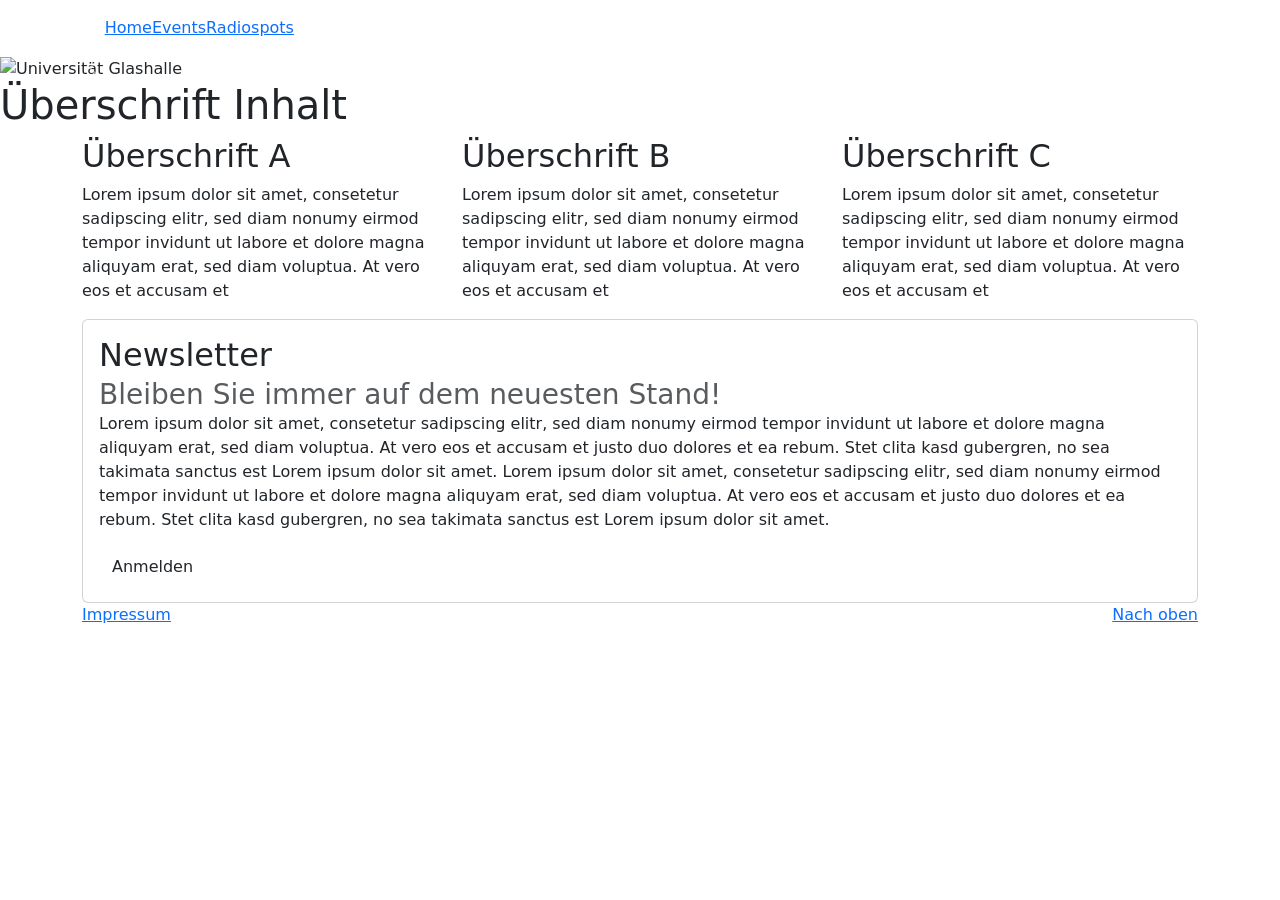
==== index.html @ f7e5d847 "Upload New File" ====
<!DOCTYPE html>
<!-- Alle Elemente können (und sollen) verändert werden. Dieses Template dient als Orientierung, wie Bootstrap in Internetseiten eingebaut werden kann. -->
<html lang="de">
    <head>
        <meta charset="UTF-8">
        <meta name="viewport" content="width=device-width, initial-scale=1.0">

        <!-- Bootstrap CSS -->
        <link href="https://cdn.jsdelivr.net/npm/bootstrap@5.3.3/dist/css/bootstrap.min.css" rel="stylesheet">
        <!-- Bootstrap Javascript Dateien -->
        <script src="https://cdn.jsdelivr.net/npm/bootstrap@5.3.3/dist/js/bootstrap.bundle.min.js"></script>

        <!-- Eigene Styles/CSS Dateien -->
        <link rel="stylesheet" href="styles.css">

        <!-- Website Titel -->
        <title>MI1 Website 25/26</title>
    </head>
    <body>
        <p class="visually-hidden"><a href="#myMain">Zum Hauptinhalt</a></p>
        <!-- Header mit Navigation Bar -->
        <header>
            <nav class="navbar navbar-expand-lg navbar-dark">
                <a class="navbar-brand" href="#">MyBrand</a>
                <!-- Hamburger Menu (für mobile Endgeräte bzw. kleinere Bildschirme) -->
                <button class="navbar-toggler" type="button" data-bs-toggle="collapse" data-bs-target="#navbarMenu" aria-controls="navbarMenu" aria-expanded="false" aria-label="Toggle navigation">
                  <span class="navbar-toggler-icon"></span>
                </button>
                <!-- Navigation -->
                <div class="navbar-collapse collapse" id="navbarMenu">
                  <ul class="navbar-nav">
                    <li class="nav-item active"> 
                        <a class="navbar-link" href="index.html">Home <span class="visually-hidden">(aktiv)</span></a> 
                    </li>
                    <li class="nav-item"> 
                        <a class="navbar-link" href="#">Events</a> 
                    </li>
                    <li class="nav-item"> 
                        <a class="navbar-link" href="#">Radiospots</a> 
                    </li>
                  </ul>
                </div>
            </nav>
        </header>

        <!-- Main Content/Inhalt -->
        <main id="myMain">
            <!-- Bilder Karussell -->
            <span class="visually-hidden"> Fotostrecke vom Uni-Campus" </span>
            <div id="myCarousel" class="carousel slide" data-bs-ride="carousel">
                <div class="carousel-inner">
                    <!-- Bild 1 -->
                    <div class="carousel-item active">
                        <img src="images/uni.jpg" alt="Universität Glashalle">
                    </div>
                    <!-- Bild 2 -->
                    <div class="carousel-item">
                        <img src="images/uni2.jpeg" alt="Universität MZH">
                    </div>
                    <!-- Bild 3 -->
                    <div class="carousel-item">
                        <img src="images/uni3.jpg" alt="Universität Boulevard">
                    </div>
                </div>
                <!-- Karussell Steuerung -->
                <button class="carousel-control-prev" data-bs-slide="prev" data-bs-target="#myCarousel">
                    <span class="carousel-control-prev-icon" aria-hidden="true"></span>
                    <span class="visually-hidden">vorheriges</span>
                </button>
                <button class="carousel-control-next" data-bs-slide="next" data-bs-target="#myCarousel">
                    <span class="carousel-control-next-icon" aria-hidden="true"></span>
                    <span class="visually-hidden">nächstes</span>
                </button>
            </div>

            <!-- Inhalt -->
            <h1> Überschrift Inhalt </h1>
            <div class="container">
                <div class="row">
                    <div class="col">
                        <h2>Überschrift A</h2>
                        <p>Lorem ipsum dolor sit amet, consetetur sadipscing elitr, sed diam nonumy eirmod tempor invidunt ut labore et dolore magna aliquyam erat, sed diam voluptua. At vero eos et accusam et</p>
                    </div>
                    <div class="col">
                        <h2>Überschrift B</h2>
                        <p>Lorem ipsum dolor sit amet, consetetur sadipscing elitr, sed diam nonumy eirmod tempor invidunt ut labore et dolore magna aliquyam erat, sed diam voluptua. At vero eos et accusam et</p>
                    </div>
                    <div class="col">
                        <h2>Überschrift C</h2>
                        <p>Lorem ipsum dolor sit amet, consetetur sadipscing elitr, sed diam nonumy eirmod tempor invidunt ut labore et dolore magna aliquyam erat, sed diam voluptua. At vero eos et accusam et</p>
                    </div>
                </div>

                <!-- Newsletter Card -->
                <div class="card">
                    <div class="card-body">
                        <h2 class="card-title">Newsletter</h2>
                        <h3 class="card-subtitle text-muted">Bleiben Sie immer auf dem neuesten Stand!</h3>
                        <p class="card-text">Lorem ipsum dolor sit amet, consetetur sadipscing elitr, sed diam nonumy eirmod tempor invidunt ut labore et dolore magna aliquyam erat, sed diam voluptua. At vero eos et accusam et justo duo dolores et ea rebum. Stet clita kasd gubergren, no sea takimata sanctus est Lorem ipsum dolor sit amet. Lorem ipsum dolor sit amet, consetetur sadipscing elitr, sed diam nonumy eirmod tempor invidunt ut labore et dolore magna aliquyam erat, sed diam voluptua. At vero eos et accusam et justo duo dolores et ea rebum. Stet clita kasd gubergren, no sea takimata sanctus est Lorem ipsum dolor sit amet.</p>
                        <a href="https://www.uni-bremen.de" target="_blank" class="btn">Anmelden</a>
                    </div>
                </div>
            </div>
        </main>

        <!-- Footer Abschnitt -->
        <footer class="container">
            <p class="float-end"><a href="#">Nach oben</a></p>
            <p> <a href="impressum.html"> Impressum </a> </p>
        </footer>
    </body>
</html>
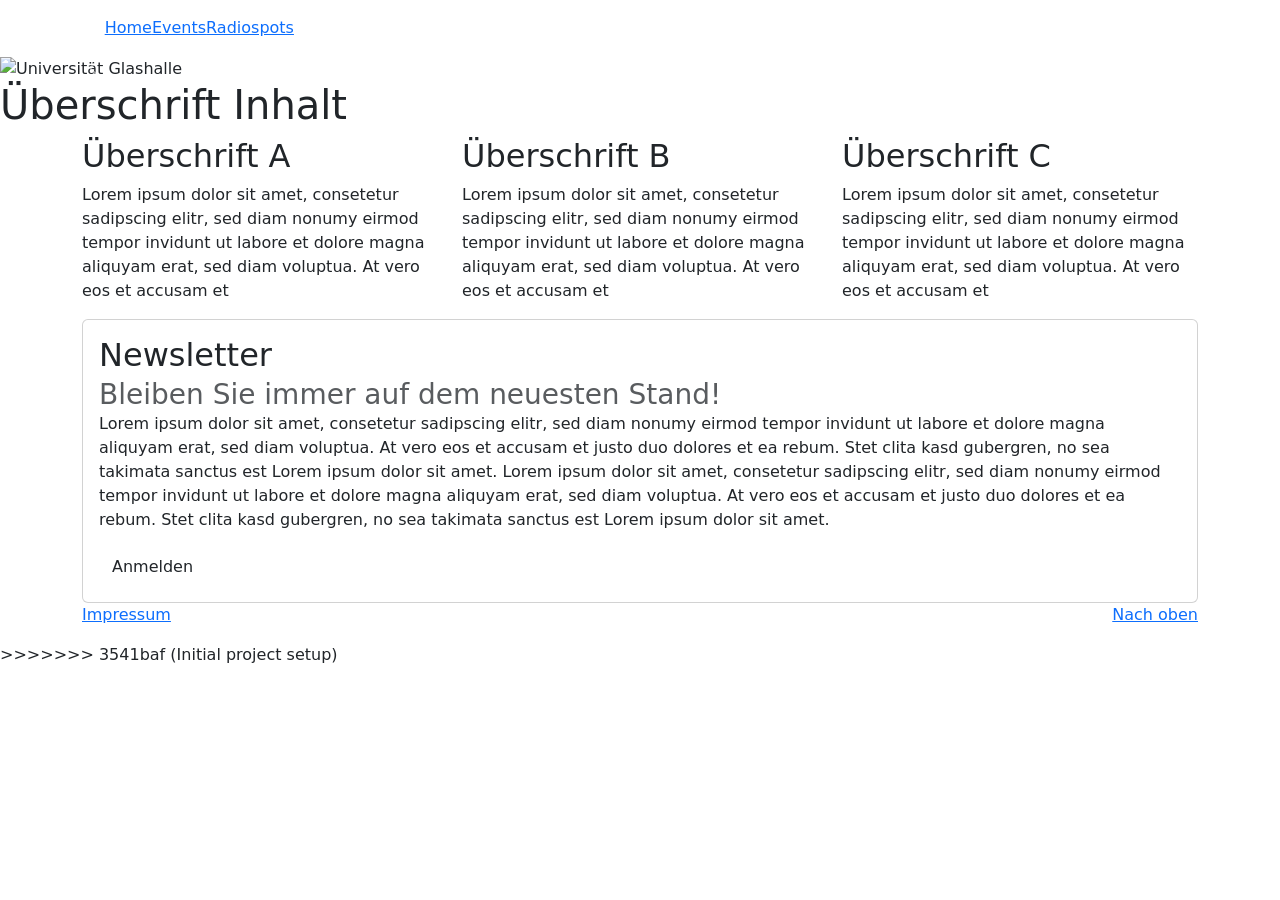
==== commit d00ece74: "Initial project setup" ====
--- a/index.html
+++ b/index.html
@@ -1,112 +1,113 @@
-<!DOCTYPE html>
-<!-- Alle Elemente können (und sollen) verändert werden. Dieses Template dient als Orientierung, wie Bootstrap in Internetseiten eingebaut werden kann. -->
-<html lang="de">
-    <head>
-        <meta charset="UTF-8">
-        <meta name="viewport" content="width=device-width, initial-scale=1.0">
-
-        <!-- Bootstrap CSS -->
-        <link href="https://cdn.jsdelivr.net/npm/bootstrap@5.3.3/dist/css/bootstrap.min.css" rel="stylesheet">
-        <!-- Bootstrap Javascript Dateien -->
-        <script src="https://cdn.jsdelivr.net/npm/bootstrap@5.3.3/dist/js/bootstrap.bundle.min.js"></script>
-
-        <!-- Eigene Styles/CSS Dateien -->
-        <link rel="stylesheet" href="styles.css">
-
-        <!-- Website Titel -->
-        <title>MI1 Website 25/26</title>
-    </head>
-    <body>
-        <p class="visually-hidden"><a href="#myMain">Zum Hauptinhalt</a></p>
-        <!-- Header mit Navigation Bar -->
-        <header>
-            <nav class="navbar navbar-expand-lg navbar-dark">
-                <a class="navbar-brand" href="#">MyBrand</a>
-                <!-- Hamburger Menu (für mobile Endgeräte bzw. kleinere Bildschirme) -->
-                <button class="navbar-toggler" type="button" data-bs-toggle="collapse" data-bs-target="#navbarMenu" aria-controls="navbarMenu" aria-expanded="false" aria-label="Toggle navigation">
-                  <span class="navbar-toggler-icon"></span>
-                </button>
-                <!-- Navigation -->
-                <div class="navbar-collapse collapse" id="navbarMenu">
-                  <ul class="navbar-nav">
-                    <li class="nav-item active"> 
-                        <a class="navbar-link" href="index.html">Home <span class="visually-hidden">(aktiv)</span></a> 
-                    </li>
-                    <li class="nav-item"> 
-                        <a class="navbar-link" href="#">Events</a> 
-                    </li>
-                    <li class="nav-item"> 
-                        <a class="navbar-link" href="#">Radiospots</a> 
-                    </li>
-                  </ul>
-                </div>
-            </nav>
-        </header>
-
-        <!-- Main Content/Inhalt -->
-        <main id="myMain">
-            <!-- Bilder Karussell -->
-            <span class="visually-hidden"> Fotostrecke vom Uni-Campus" </span>
-            <div id="myCarousel" class="carousel slide" data-bs-ride="carousel">
-                <div class="carousel-inner">
-                    <!-- Bild 1 -->
-                    <div class="carousel-item active">
-                        <img src="images/uni.jpg" alt="Universität Glashalle">
-                    </div>
-                    <!-- Bild 2 -->
-                    <div class="carousel-item">
-                        <img src="images/uni2.jpeg" alt="Universität MZH">
-                    </div>
-                    <!-- Bild 3 -->
-                    <div class="carousel-item">
-                        <img src="images/uni3.jpg" alt="Universität Boulevard">
-                    </div>
-                </div>
-                <!-- Karussell Steuerung -->
-                <button class="carousel-control-prev" data-bs-slide="prev" data-bs-target="#myCarousel">
-                    <span class="carousel-control-prev-icon" aria-hidden="true"></span>
-                    <span class="visually-hidden">vorheriges</span>
-                </button>
-                <button class="carousel-control-next" data-bs-slide="next" data-bs-target="#myCarousel">
-                    <span class="carousel-control-next-icon" aria-hidden="true"></span>
-                    <span class="visually-hidden">nächstes</span>
-                </button>
-            </div>
-
-            <!-- Inhalt -->
-            <h1> Überschrift Inhalt </h1>
-            <div class="container">
-                <div class="row">
-                    <div class="col">
-                        <h2>Überschrift A</h2>
-                        <p>Lorem ipsum dolor sit amet, consetetur sadipscing elitr, sed diam nonumy eirmod tempor invidunt ut labore et dolore magna aliquyam erat, sed diam voluptua. At vero eos et accusam et</p>
-                    </div>
-                    <div class="col">
-                        <h2>Überschrift B</h2>
-                        <p>Lorem ipsum dolor sit amet, consetetur sadipscing elitr, sed diam nonumy eirmod tempor invidunt ut labore et dolore magna aliquyam erat, sed diam voluptua. At vero eos et accusam et</p>
-                    </div>
-                    <div class="col">
-                        <h2>Überschrift C</h2>
-                        <p>Lorem ipsum dolor sit amet, consetetur sadipscing elitr, sed diam nonumy eirmod tempor invidunt ut labore et dolore magna aliquyam erat, sed diam voluptua. At vero eos et accusam et</p>
-                    </div>
-                </div>
-
-                <!-- Newsletter Card -->
-                <div class="card">
-                    <div class="card-body">
-                        <h2 class="card-title">Newsletter</h2>
-                        <h3 class="card-subtitle text-muted">Bleiben Sie immer auf dem neuesten Stand!</h3>
-                        <p class="card-text">Lorem ipsum dolor sit amet, consetetur sadipscing elitr, sed diam nonumy eirmod tempor invidunt ut labore et dolore magna aliquyam erat, sed diam voluptua. At vero eos et accusam et justo duo dolores et ea rebum. Stet clita kasd gubergren, no sea takimata sanctus est Lorem ipsum dolor sit amet. Lorem ipsum dolor sit amet, consetetur sadipscing elitr, sed diam nonumy eirmod tempor invidunt ut labore et dolore magna aliquyam erat, sed diam voluptua. At vero eos et accusam et justo duo dolores et ea rebum. Stet clita kasd gubergren, no sea takimata sanctus est Lorem ipsum dolor sit amet.</p>
-                        <a href="https://www.uni-bremen.de" target="_blank" class="btn">Anmelden</a>
-                    </div>
-                </div>
-            </div>
-        </main>
-
-        <!-- Footer Abschnitt -->
-        <footer class="container">
-            <p class="float-end"><a href="#">Nach oben</a></p>
-            <p> <a href="impressum.html"> Impressum </a> </p>
-        </footer>
-    </body>
-</html>
+<!DOCTYPE html>
+<!-- Alle Elemente können (und sollen) verändert werden. Dieses Template dient als Orientierung, wie Bootstrap in Internetseiten eingebaut werden kann. -->
+<html lang="de">
+    <head>
+        <meta charset="UTF-8">
+        <meta name="viewport" content="width=device-width, initial-scale=1.0">
+
+        <!-- Bootstrap CSS -->
+        <link href="https://cdn.jsdelivr.net/npm/bootstrap@5.3.3/dist/css/bootstrap.min.css" rel="stylesheet">
+        <!-- Bootstrap Javascript Dateien -->
+        <script src="https://cdn.jsdelivr.net/npm/bootstrap@5.3.3/dist/js/bootstrap.bundle.min.js"></script>
+
+        <!-- Eigene Styles/CSS Dateien -->
+        <link rel="stylesheet" href="styles.css">
+
+        <!-- Website Titel -->
+        <title>MI1 Website 25/26</title>
+    </head>
+    <body>
+        <p class="visually-hidden"><a href="#myMain">Zum Hauptinhalt</a></p>
+        <!-- Header mit Navigation Bar -->
+        <header>
+            <nav class="navbar navbar-expand-lg navbar-dark">
+                <a class="navbar-brand" href="#">MyBrand</a>
+                <!-- Hamburger Menu (für mobile Endgeräte bzw. kleinere Bildschirme) -->
+                <button class="navbar-toggler" type="button" data-bs-toggle="collapse" data-bs-target="#navbarMenu" aria-controls="navbarMenu" aria-expanded="false" aria-label="Toggle navigation">
+                  <span class="navbar-toggler-icon"></span>
+                </button>
+                <!-- Navigation -->
+                <div class="navbar-collapse collapse" id="navbarMenu">
+                  <ul class="navbar-nav">
+                    <li class="nav-item active"> 
+                        <a class="navbar-link" href="index.html">Home <span class="visually-hidden">(aktiv)</span></a> 
+                    </li>
+                    <li class="nav-item"> 
+                        <a class="navbar-link" href="#">Events</a> 
+                    </li>
+                    <li class="nav-item"> 
+                        <a class="navbar-link" href="#">Radiospots</a> 
+                    </li>
+                  </ul>
+                </div>
+            </nav>
+        </header>
+
+        <!-- Main Content/Inhalt -->
+        <main id="myMain">
+            <!-- Bilder Karussell -->
+            <span class="visually-hidden"> Fotostrecke vom Uni-Campus" </span>
+            <div id="myCarousel" class="carousel slide" data-bs-ride="carousel">
+                <div class="carousel-inner">
+                    <!-- Bild 1 -->
+                    <div class="carousel-item active">
+                        <img src="images/uni.jpg" alt="Universität Glashalle">
+                    </div>
+                    <!-- Bild 2 -->
+                    <div class="carousel-item">
+                        <img src="images/uni2.jpeg" alt="Universität MZH">
+                    </div>
+                    <!-- Bild 3 -->
+                    <div class="carousel-item">
+                        <img src="images/uni3.jpg" alt="Universität Boulevard">
+                    </div>
+                </div>
+                <!-- Karussell Steuerung -->
+                <button class="carousel-control-prev" data-bs-slide="prev" data-bs-target="#myCarousel">
+                    <span class="carousel-control-prev-icon" aria-hidden="true"></span>
+                    <span class="visually-hidden">vorheriges</span>
+                </button>
+                <button class="carousel-control-next" data-bs-slide="next" data-bs-target="#myCarousel">
+                    <span class="carousel-control-next-icon" aria-hidden="true"></span>
+                    <span class="visually-hidden">nächstes</span>
+                </button>
+            </div>
+
+            <!-- Inhalt -->
+            <h1> Überschrift Inhalt </h1>
+            <div class="container">
+                <div class="row">
+                    <div class="col">
+                        <h2>Überschrift A</h2>
+                        <p>Lorem ipsum dolor sit amet, consetetur sadipscing elitr, sed diam nonumy eirmod tempor invidunt ut labore et dolore magna aliquyam erat, sed diam voluptua. At vero eos et accusam et</p>
+                    </div>
+                    <div class="col">
+                        <h2>Überschrift B</h2>
+                        <p>Lorem ipsum dolor sit amet, consetetur sadipscing elitr, sed diam nonumy eirmod tempor invidunt ut labore et dolore magna aliquyam erat, sed diam voluptua. At vero eos et accusam et</p>
+                    </div>
+                    <div class="col">
+                        <h2>Überschrift C</h2>
+                        <p>Lorem ipsum dolor sit amet, consetetur sadipscing elitr, sed diam nonumy eirmod tempor invidunt ut labore et dolore magna aliquyam erat, sed diam voluptua. At vero eos et accusam et</p>
+                    </div>
+                </div>
+
+                <!-- Newsletter Card -->
+                <div class="card">
+                    <div class="card-body">
+                        <h2 class="card-title">Newsletter</h2>
+                        <h3 class="card-subtitle text-muted">Bleiben Sie immer auf dem neuesten Stand!</h3>
+                        <p class="card-text">Lorem ipsum dolor sit amet, consetetur sadipscing elitr, sed diam nonumy eirmod tempor invidunt ut labore et dolore magna aliquyam erat, sed diam voluptua. At vero eos et accusam et justo duo dolores et ea rebum. Stet clita kasd gubergren, no sea takimata sanctus est Lorem ipsum dolor sit amet. Lorem ipsum dolor sit amet, consetetur sadipscing elitr, sed diam nonumy eirmod tempor invidunt ut labore et dolore magna aliquyam erat, sed diam voluptua. At vero eos et accusam et justo duo dolores et ea rebum. Stet clita kasd gubergren, no sea takimata sanctus est Lorem ipsum dolor sit amet.</p>
+                        <a href="https://www.uni-bremen.de" target="_blank" class="btn">Anmelden</a>
+                    </div>
+                </div>
+            </div>
+        </main>
+
+        <!-- Footer Abschnitt -->
+        <footer class="container">
+            <p class="float-end"><a href="#">Nach oben</a></p>
+            <p> <a href="impressum.html"> Impressum </a> </p>
+        </footer>
+    </body>
+</html>
+>>>>>>> 3541baf (Initial project setup)
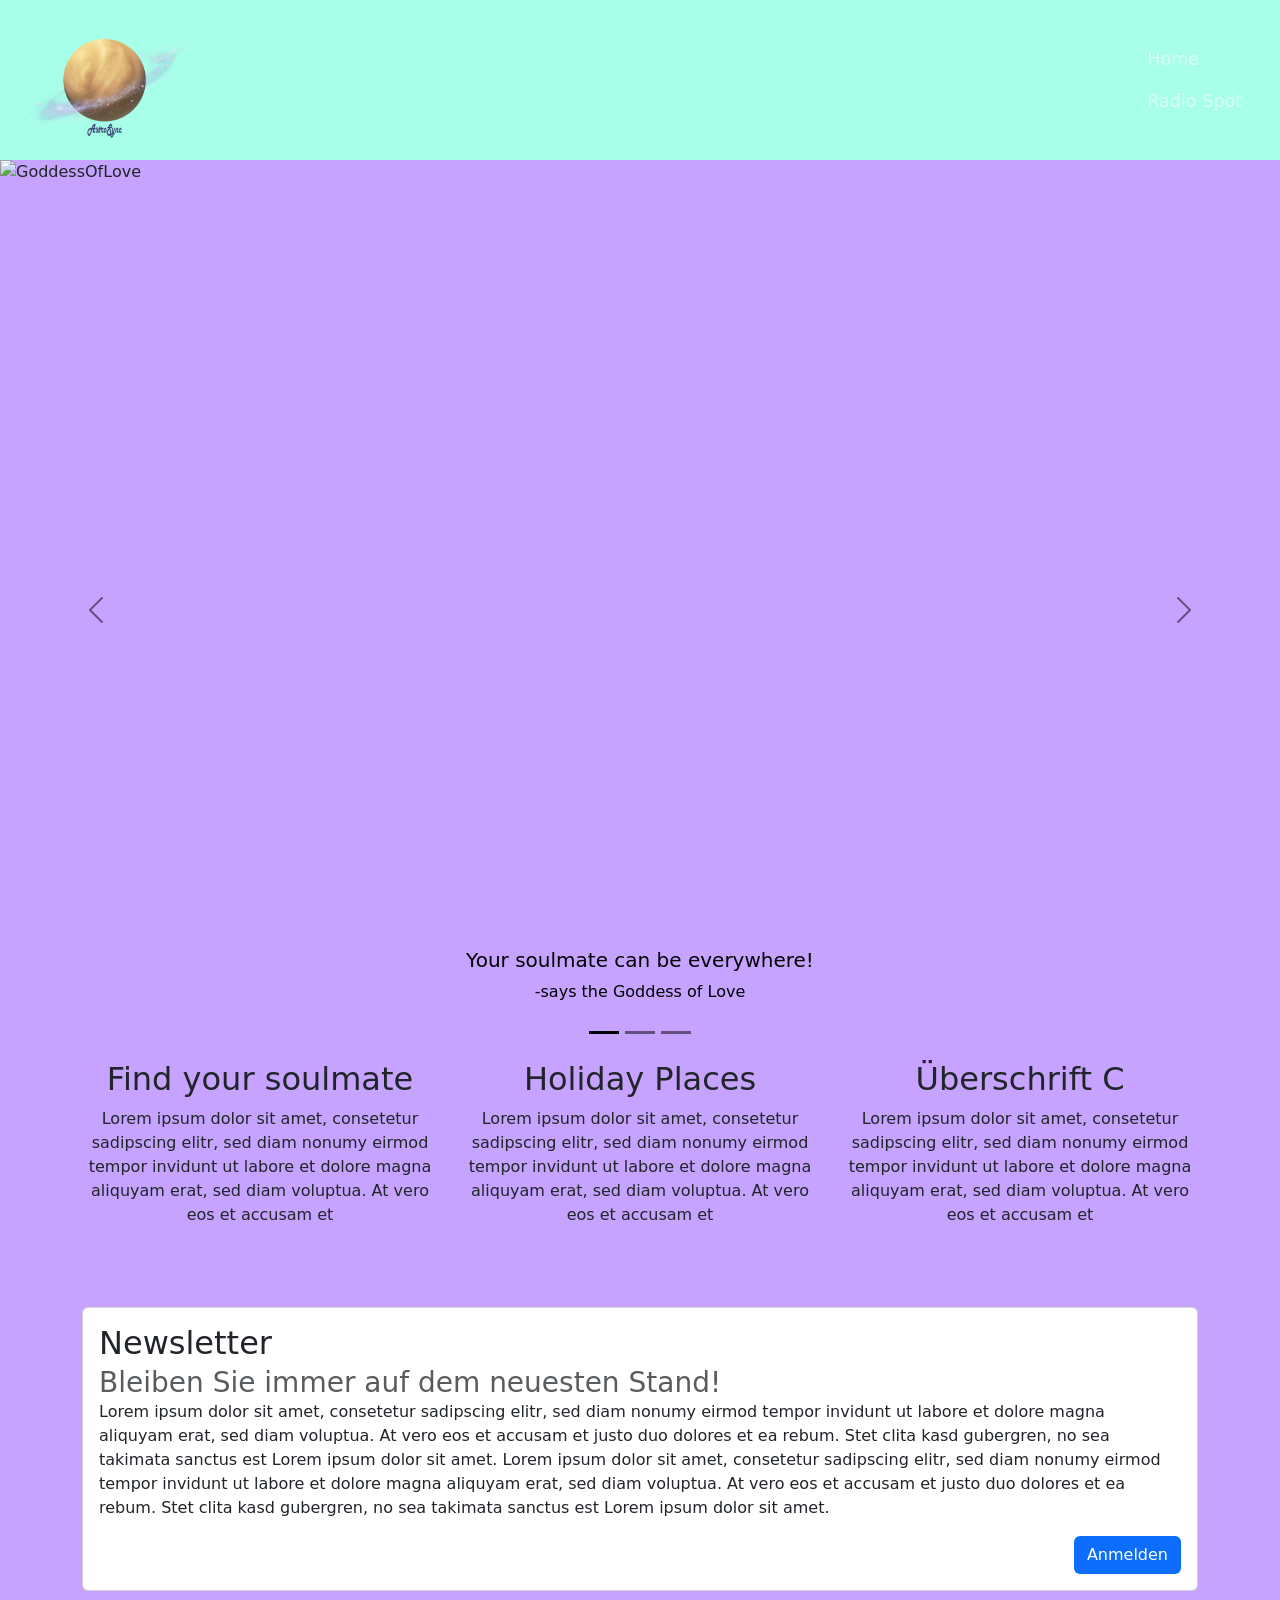
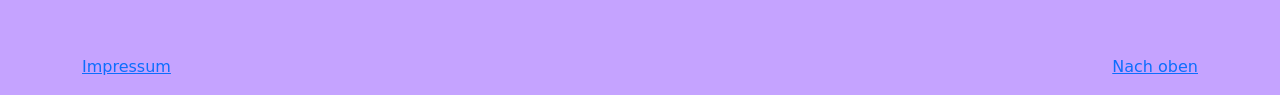
==== commit d3845ea4: "giris ekrani düzenlendi" ====
--- a/index.html
+++ b/index.html
@@ -11,78 +11,77 @@
         <script src="https://cdn.jsdelivr.net/npm/bootstrap@5.3.3/dist/js/bootstrap.bundle.min.js"></script>
 
         <!-- Eigene Styles/CSS Dateien -->
-        <link rel="stylesheet" href="styles.css">
+        <link rel="stylesheet" href="css/style.css">
 
         <!-- Website Titel -->
-        <title>MI1 Website 25/26</title>
+        <title>AstroSync</title>
     </head>
     <body>
-        <p class="visually-hidden"><a href="#myMain">Zum Hauptinhalt</a></p>
-        <!-- Header mit Navigation Bar -->
         <header>
-            <nav class="navbar navbar-expand-lg navbar-dark">
-                <a class="navbar-brand" href="#">MyBrand</a>
-                <!-- Hamburger Menu (für mobile Endgeräte bzw. kleinere Bildschirme) -->
-                <button class="navbar-toggler" type="button" data-bs-toggle="collapse" data-bs-target="#navbarMenu" aria-controls="navbarMenu" aria-expanded="false" aria-label="Toggle navigation">
-                  <span class="navbar-toggler-icon"></span>
-                </button>
-                <!-- Navigation -->
-                <div class="navbar-collapse collapse" id="navbarMenu">
-                  <ul class="navbar-nav">
-                    <li class="nav-item active"> 
-                        <a class="navbar-link" href="index.html">Home <span class="visually-hidden">(aktiv)</span></a> 
-                    </li>
-                    <li class="nav-item"> 
-                        <a class="navbar-link" href="#">Events</a> 
-                    </li>
-                    <li class="nav-item"> 
-                        <a class="navbar-link" href="#">Radiospots</a> 
-                    </li>
-                  </ul>
-                </div>
+            <nav class="navbar navbar-dark bg-dark">
+            <!-- Navbar content -->
+             <a class="navbar-brand" href="#">
+             <img src="img/logo.png" alt="AstroSync Logo" height="150">
+             </a>
+             <ul class="navbar-nav ms-auto">
+             <li class="nav-item">
+             <a class="nav-link" href="index.html">Home</a>
+             </li>
+             <li class="nav-item">
+             <a class="nav-link" href="radiospot.html">Radio Spot</a>
+             </li>
+             </ul>
+
             </nav>
         </header>
-
-        <!-- Main Content/Inhalt -->
-        <main id="myMain">
-            <!-- Bilder Karussell -->
-            <span class="visually-hidden"> Fotostrecke vom Uni-Campus" </span>
-            <div id="myCarousel" class="carousel slide" data-bs-ride="carousel">
-                <div class="carousel-inner">
-                    <!-- Bild 1 -->
-                    <div class="carousel-item active">
-                        <img src="images/uni.jpg" alt="Universität Glashalle">
-                    </div>
-                    <!-- Bild 2 -->
-                    <div class="carousel-item">
-                        <img src="images/uni2.jpeg" alt="Universität MZH">
-                    </div>
-                    <!-- Bild 3 -->
-                    <div class="carousel-item">
-                        <img src="images/uni3.jpg" alt="Universität Boulevard">
-                    </div>
-                </div>
-                <!-- Karussell Steuerung -->
-                <button class="carousel-control-prev" data-bs-slide="prev" data-bs-target="#myCarousel">
-                    <span class="carousel-control-prev-icon" aria-hidden="true"></span>
-                    <span class="visually-hidden">vorheriges</span>
-                </button>
-                <button class="carousel-control-next" data-bs-slide="next" data-bs-target="#myCarousel">
-                    <span class="carousel-control-next-icon" aria-hidden="true"></span>
-                    <span class="visually-hidden">nächstes</span>
-                </button>
-            </div>
-
-            <!-- Inhalt -->
-            <h1> Überschrift Inhalt </h1>
+        <!-- Carousel -->
+    <div id="carouselExampleDark" class="carousel carousel-dark slide">
+  <div class="carousel-indicators">
+    <button type="button" data-bs-target="#carouselExampleDark" data-bs-slide-to="0" class="active" aria-current="true" aria-label="Slide 1"></button>
+    <button type="button" data-bs-target="#carouselExampleDark" data-bs-slide-to="1" aria-label="Slide 2"></button>
+    <button type="button" data-bs-target="#carouselExampleDark" data-bs-slide-to="2" aria-label="Slide 3"></button>
+  </div>
+  <div class="carousel-inner">
+    <div class="carousel-item active" data-bs-interval="10000">
+      <img src="img/goddess.png" class="d-block w-100" alt="GoddessOfLove">
+      <div class="carousel-caption d-none d-md-block">
+        <h5>Your soulmate can be everywhere!</h5>
+        <p>-says the Goddess of Love</p>
+      </div>
+    </div>
+    <div class="carousel-item" data-bs-interval="2000">
+      <img src="img/mars.avif" class="d-block w-100" alt="PlanetMars">
+      <div class="carousel-caption d-none d-md-block">
+        <h5>Book your holiday with your lover!</h5>
+        <p>Your holiday place on planet Venus.</p>
+      </div>
+    </div>
+    <div class="carousel-item">
+      <img src="img/saturn.avif" class="d-block w-100" alt="SaturnView">
+      <div class="carousel-caption d-none d-md-block">
+        <h5>Third slide label</h5>
+        <p>Some representative placeholder content for the third slide.</p>
+      </div>
+    </div>
+  </div>
+  <button class="carousel-control-prev" type="button" data-bs-target="#carouselExampleDark" data-bs-slide="prev">
+    <span class="carousel-control-prev-icon" aria-hidden="true"></span>
+    <span class="visually-hidden">Previous</span>
+  </button>
+  <button class="carousel-control-next" type="button" data-bs-target="#carouselExampleDark" data-bs-slide="next">
+    <span class="carousel-control-next-icon" aria-hidden="true"></span>
+    <span class="visually-hidden">Next</span>
+  </button>
+</div>
+       <!-- Inhalt -->
             <div class="container">
                 <div class="row">
                     <div class="col">
-                        <h2>Überschrift A</h2>
+                        <h2>Find your soulmate</h2>
                         <p>Lorem ipsum dolor sit amet, consetetur sadipscing elitr, sed diam nonumy eirmod tempor invidunt ut labore et dolore magna aliquyam erat, sed diam voluptua. At vero eos et accusam et</p>
                     </div>
                     <div class="col">
-                        <h2>Überschrift B</h2>
+                        <h2> Holiday Places </h2>
                         <p>Lorem ipsum dolor sit amet, consetetur sadipscing elitr, sed diam nonumy eirmod tempor invidunt ut labore et dolore magna aliquyam erat, sed diam voluptua. At vero eos et accusam et</p>
                     </div>
                     <div class="col">
@@ -109,5 +108,4 @@
             <p> <a href="impressum.html"> Impressum </a> </p>
         </footer>
     </body>
-</html>
->>>>>>> 3541baf (Initial project setup)
+</html>
--- a/css/style.css
+++ b/css/style.css
@@ -0,0 +1,87 @@
+/* Zentrale Farb / Schriftart / Stilvorgaben die von Bootstrap verwendet werden */
+html {
+  /* Grundfarben */
+  --bs-body-bg: #ffffff;
+  --bs-body-color: #212529;
+  --text-on-dark:#ffffff;
+
+  /* Akzentfarben */
+  --bs-primary: #0055aa;
+  --bs-secondary: #6c757d;
+  --bs-heading-color: #111111;
+
+  /* Schriftart */
+  --bs-body-font-family: sans-serif;
+
+  /* Ränder */
+  --bs-border-color: #dee2e6;
+  --bs-border-width: 0.1em;
+
+  /* Komponenten */
+  --bs-navbar-bg: var(--bs-primary);
+  --bs-navbar-color: var(--text-on-dark);
+}
+
+/* Spezifische Vorgaben für bestimmte Elemente. */
+.navbar-dark {
+  padding: 1cm !important;
+  background: #A8FFE9 !important;
+}
+.navbar .nav-link {
+  font-size: 1.1rem;
+  margin-left: 1rem;
+}
+.navbar-brand {
+  height: 10px;  
+  width: auto;
+}
+
+.col {
+  text-align: center;
+}
+.img {
+  padding-top: 1.5rem;
+
+}
+.navbar .container {
+  padding-top: 2rem;
+  padding-bottom: 2rem;
+}
+.navbar-brand {
+  display: flex;
+  align-items: center;
+  margin-left: -70px;
+}
+.card {
+  margin: 4rem 0 4rem 0;
+}
+
+.footer {
+  margin-top: 4rem;
+}
+
+.h1 {
+  text-align:center
+}
+.carousel-item {
+  height: 100vh;
+  object-fit: cover;
+}
+nav a {
+  color:var(--text-on-dark)
+}
+
+/* Button-Links in primärer Akzentfarbe und sekundärer bei Hover*/
+a.btn {
+  float: inline-end;
+  background-color: var(--bs-primary);
+  color:var(--text-on-dark);
+}
+
+a.btn:hover, a.btn:focus {
+  background-color: var(--bs-secondary);
+  color:var(--text-on-dark);
+}
+body { 
+  background:  #C5A3FF !important;
+}
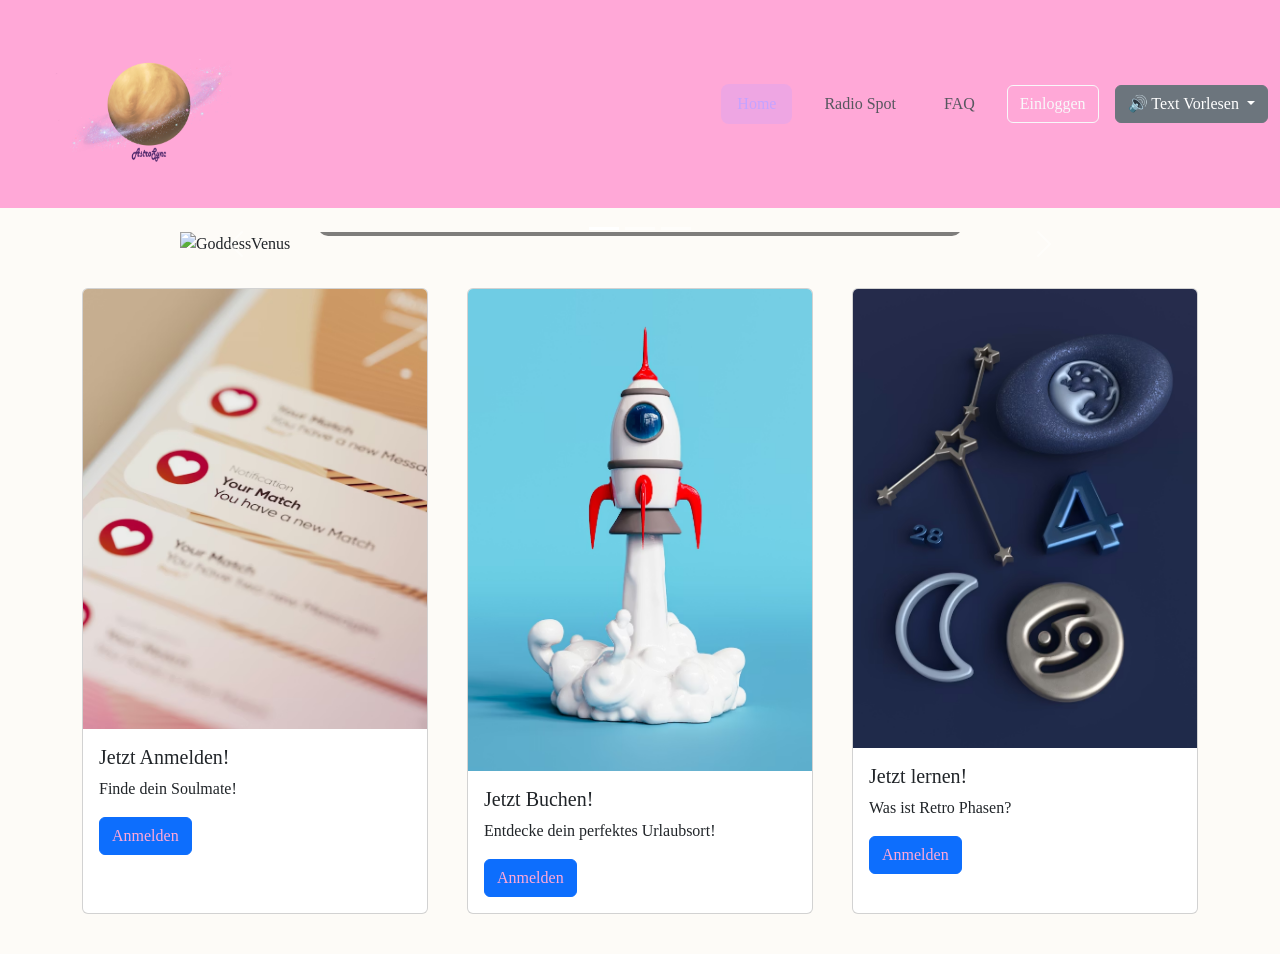
==== commit 9e1d4209: "son versiyon" ====
--- a/index.html
+++ b/index.html
@@ -1,111 +1,297 @@
 <!DOCTYPE html>
 <!-- Alle Elemente können (und sollen) verändert werden. Dieses Template dient als Orientierung, wie Bootstrap in Internetseiten eingebaut werden kann. -->
 <html lang="de">
-    <head>
-        <meta charset="UTF-8">
-        <meta name="viewport" content="width=device-width, initial-scale=1.0">
-
-        <!-- Bootstrap CSS -->
-        <link href="https://cdn.jsdelivr.net/npm/bootstrap@5.3.3/dist/css/bootstrap.min.css" rel="stylesheet">
-        <!-- Bootstrap Javascript Dateien -->
-        <script src="https://cdn.jsdelivr.net/npm/bootstrap@5.3.3/dist/js/bootstrap.bundle.min.js"></script>
-
-        <!-- Eigene Styles/CSS Dateien -->
-        <link rel="stylesheet" href="css/style.css">
-
-        <!-- Website Titel -->
-        <title>AstroSync</title>
-    </head>
-    <body>
-        <header>
-            <nav class="navbar navbar-dark bg-dark">
-            <!-- Navbar content -->
-             <a class="navbar-brand" href="#">
-             <img src="img/logo.png" alt="AstroSync Logo" height="150">
-             </a>
-             <ul class="navbar-nav ms-auto">
-             <li class="nav-item">
-             <a class="nav-link" href="index.html">Home</a>
-             </li>
-             <li class="nav-item">
-             <a class="nav-link" href="radiospot.html">Radio Spot</a>
-             </li>
-             </ul>
-
-            </nav>
-        </header>
-        <!-- Carousel -->
-    <div id="carouselExampleDark" class="carousel carousel-dark slide">
-  <div class="carousel-indicators">
-    <button type="button" data-bs-target="#carouselExampleDark" data-bs-slide-to="0" class="active" aria-current="true" aria-label="Slide 1"></button>
-    <button type="button" data-bs-target="#carouselExampleDark" data-bs-slide-to="1" aria-label="Slide 2"></button>
-    <button type="button" data-bs-target="#carouselExampleDark" data-bs-slide-to="2" aria-label="Slide 3"></button>
-  </div>
-  <div class="carousel-inner">
-    <div class="carousel-item active" data-bs-interval="10000">
-      <img src="img/goddess.png" class="d-block w-100" alt="GoddessOfLove">
-      <div class="carousel-caption d-none d-md-block">
-        <h5>Your soulmate can be everywhere!</h5>
-        <p>-says the Goddess of Love</p>
-      </div>
-    </div>
-    <div class="carousel-item" data-bs-interval="2000">
-      <img src="img/mars.avif" class="d-block w-100" alt="PlanetMars">
-      <div class="carousel-caption d-none d-md-block">
-        <h5>Book your holiday with your lover!</h5>
-        <p>Your holiday place on planet Venus.</p>
-      </div>
-    </div>
-    <div class="carousel-item">
-      <img src="img/saturn.avif" class="d-block w-100" alt="SaturnView">
-      <div class="carousel-caption d-none d-md-block">
-        <h5>Third slide label</h5>
-        <p>Some representative placeholder content for the third slide.</p>
-      </div>
-    </div>
-  </div>
-  <button class="carousel-control-prev" type="button" data-bs-target="#carouselExampleDark" data-bs-slide="prev">
-    <span class="carousel-control-prev-icon" aria-hidden="true"></span>
-    <span class="visually-hidden">Previous</span>
-  </button>
-  <button class="carousel-control-next" type="button" data-bs-target="#carouselExampleDark" data-bs-slide="next">
-    <span class="carousel-control-next-icon" aria-hidden="true"></span>
-    <span class="visually-hidden">Next</span>
-  </button>
-</div>
-       <!-- Inhalt -->
-            <div class="container">
-                <div class="row">
-                    <div class="col">
-                        <h2>Find your soulmate</h2>
-                        <p>Lorem ipsum dolor sit amet, consetetur sadipscing elitr, sed diam nonumy eirmod tempor invidunt ut labore et dolore magna aliquyam erat, sed diam voluptua. At vero eos et accusam et</p>
+
+<head>
+    <meta charset="UTF-8">
+    <meta name="viewport" content="width=device-width, initial-scale=1.0">
+
+    <!-- Bootstrap CSS -->
+    <link href="https://cdn.jsdelivr.net/npm/bootstrap@5.3.3/dist/css/bootstrap.min.css" rel="stylesheet">
+    <!-- Bootstrap Javascript Dateien -->
+    <script src="https://cdn.jsdelivr.net/npm/bootstrap@5.3.3/dist/js/bootstrap.bundle.min.js"></script>
+
+    <!-- Eigene Styles/CSS Dateien -->
+    <link rel="stylesheet" href="css/style.css">
+
+    <!-- Website Titel -->
+    <title>AstroSync</title>
+</head>
+<body>
+<nav class="navbar navbar-expand-lg" style="background-color: #700919;" data-bs-theme="light">
+    <div class="container-fluid">
+        <!-- LOGO -->
+        <a class="navbar-brand" href="index.html">
+            <img src="img/logo.png" alt="AstroSync Logo" class="logo">
+        </a>
+        <button class="navbar-toggler" type="button" data-bs-toggle="collapse" data-bs-target="#navbarNav" aria-controls="navbarNav" aria-expanded="false" aria-label="Toggle navigation">
+            <span class="navbar-toggler-icon"></span>
+        </button>
+        <div class="collapse navbar-collapse" id="navbarNav">
+            <ul class="navbar-nav ms-auto align-items-center">
+                <li class="nav-item">
+                    <a class="nav-link active" aria-current="page" href="index.html">Home</a>
+                </li>
+                <li class="nav-item">
+                    <a class="nav-link" href="radiospot.html">Radio Spot</a>
+                </li>
+                <li class="nav-item">
+                    <a class="nav-link" href="faq.html">FAQ</a>
+                </li>
+                <li class="nav-item">
+                    <a class="btn btn-outline-light" href="anmelden.html">Einloggen</a>
+                </li>
+                <li class="nav-item">
+                    <div class="dropdown">
+                        <button class="btn btn-secondary dropdown-toggle" type="button" id="ttsDropdown" data-bs-toggle="dropdown" aria-expanded="false">
+                            🔊 Text Vorlesen
+                        </button>
+                        <ul class="dropdown-menu dropdown-menu-end p-3" aria-labelledby="ttsDropdown" style="min-width: 280px;">
+                            <li class="mb-2">
+                                <div class="d-flex gap-2">
+                                    <button class="btn btn-sm btn-primary flex-fill" id="playBtn" onclick="toggleSpeech()">
+                                        ▶️ Abspielen
+                                    </button>
+                                    <button class="btn btn-sm btn-warning flex-fill" id="pauseBtn" onclick="pauseSpeech()" style="display:none;">
+                                        ⏸️ Pause
+                                    </button>
+                                    <button class="btn btn-sm btn-danger" onclick="stopSpeech()">
+                                        ⏹️ Stopp
+                                    </button>
+                                </div>
+                            </li>
+                            <li><hr class="dropdown-divider"></li>
+                            <li class="mb-2">
+                                <label class="form-label small">Geschwindigkeit: <span id="rateValue">1.0</span>x</label>
+                                <input type="range" class="form-range" id="rateSlider" min="0.5" max="2" step="0.1" value="1" oninput="updateRate(this.value)">
+                            </li>
+                            <li class="mb-2">
+                                <label class="form-label small">Tonhöhe: <span id="pitchValue">1.0</span></label>
+                                <input type="range" class="form-range" id="pitchSlider" min="0.5" max="2" step="0.1" value="1" oninput="updatePitch(this.value)">
+                            </li>
+                        </ul>
                     </div>
-                    <div class="col">
-                        <h2> Holiday Places </h2>
-                        <p>Lorem ipsum dolor sit amet, consetetur sadipscing elitr, sed diam nonumy eirmod tempor invidunt ut labore et dolore magna aliquyam erat, sed diam voluptua. At vero eos et accusam et</p>
-                    </div>
-                    <div class="col">
-                        <h2>Überschrift C</h2>
-                        <p>Lorem ipsum dolor sit amet, consetetur sadipscing elitr, sed diam nonumy eirmod tempor invidunt ut labore et dolore magna aliquyam erat, sed diam voluptua. At vero eos et accusam et</p>
-                    </div>
-                </div>
-
-                <!-- Newsletter Card -->
-                <div class="card">
-                    <div class="card-body">
-                        <h2 class="card-title">Newsletter</h2>
-                        <h3 class="card-subtitle text-muted">Bleiben Sie immer auf dem neuesten Stand!</h3>
-                        <p class="card-text">Lorem ipsum dolor sit amet, consetetur sadipscing elitr, sed diam nonumy eirmod tempor invidunt ut labore et dolore magna aliquyam erat, sed diam voluptua. At vero eos et accusam et justo duo dolores et ea rebum. Stet clita kasd gubergren, no sea takimata sanctus est Lorem ipsum dolor sit amet. Lorem ipsum dolor sit amet, consetetur sadipscing elitr, sed diam nonumy eirmod tempor invidunt ut labore et dolore magna aliquyam erat, sed diam voluptua. At vero eos et accusam et justo duo dolores et ea rebum. Stet clita kasd gubergren, no sea takimata sanctus est Lorem ipsum dolor sit amet.</p>
-                        <a href="https://www.uni-bremen.de" target="_blank" class="btn">Anmelden</a>
-                    </div>
-                </div>
-            </div>
-        </main>
-
-        <!-- Footer Abschnitt -->
-        <footer class="container">
-            <p class="float-end"><a href="#">Nach oben</a></p>
-            <p> <a href="impressum.html"> Impressum </a> </p>
-        </footer>
-    </body>
+                </li>
+            </ul>
+        </div>
+    </div>
+</nav>
+<div class="container-fluid px-0">
+<div id="carouselExampleCaptions" class="carousel slide">
+    <div class="carousel-indicators">
+        <button type="button" data-bs-target="#carouselExampleCaptions" data-bs-slide-to="0" class="active"
+            aria-current="true" aria-label="Slide 1"></button>
+        <button type="button" data-bs-target="#carouselExampleCaptions" data-bs-slide-to="1"
+            aria-label="Slide 2"></button>
+        <button type="button" data-bs-target="#carouselExampleCaptions" data-bs-slide-to="2"
+            aria-label="Slide 3"></button>
+    </div>
+    <!--Carousel-->
+    <div class="carousel-inner">
+        <div class="carousel-item active">
+            <img src="img/goddess.png" class="d-block w-100" alt="GoddessVenus">
+            <div class="carousel-caption">
+                <h3>Die Seele kann überall inspiriert werden!</h3>
+                <p>sagt Venus, die Göttin der Liebe.</p>
+            </div>
+        </div>
+        <div class="carousel-item">
+            <img src="img/mars.avif" class="d-block w-100" alt="PlanetMars">
+            <div class="carousel-caption">
+                <h3>Plane deinen Traumurlaub mit der Liebe deines Lebens!</h3>
+                <p>Jetzt kannst du deinen Urlaub auf dem Mars und vielen weiteren Planeten planen.</p>
+            </div>
+        </div>
+        <div class="carousel-item">
+            <img src="img/astrology.avif" class="d-block w-100" alt="AstrologicalClock">
+            <div class="carousel-caption">
+                <h3>Retrophasen im Blick behalten!</h3>
+                <p>Sie können dein Match beeinflussen.</p>
+            </div>
+        </div>
+    </div>
+    <button class="carousel-control-prev" type="button" data-bs-target="#carouselExampleCaptions" data-bs-slide="prev">
+        <span class="carousel-control-prev-icon" aria-hidden="true"></span>
+        <span class="visually-hidden">Previous</span>
+    </button>
+    <button class="carousel-control-next" type="button" data-bs-target="#carouselExampleCaptions" data-bs-slide="next">
+        <span class="carousel-control-next-icon" aria-hidden="true"></span>
+        <span class="visually-hidden">Next</span>
+    </button>
+</div>
+</div>
+<div class="container my-4">
+<div class="row row-cols-1 row-cols-md-3 g-4">
+    <div class="col">
+        <div class="card h-100">
+            <img src="img/match.avif" class="card-img-top" alt="itsamatch">
+            <div class="card-body">
+                <h5 class="card-title">Jetzt Anmelden!</h5>
+                <p class="card-text">Finde dein Soulmate!</p>
+                <a href="anmelden.html" class="btn btn-primary">Anmelden</a>
+            </div>
+        </div>
+    </div>
+    <div class="col">
+        <div class="card h-100">
+            <img src="img/urlaub.avif" class="card-img-top" alt="Rocket">
+            <div class="card-body">
+                <h5 class="card-title">Jetzt Buchen!</h5>
+                <p class="card-text">Entdecke dein perfektes Urlaubsort!</p>
+                <a href="urlaub.html" class="btn btn-primary">Anmelden</a>
+            </div>
+        </div>
+    </div>
+    <div class="col">
+        <div class="card h-100">
+            <img src="img/retro.avif" class="card-img-top" alt="retrophasen">
+            <div class="card-body">
+                <h5 class="card-title">Jetzt lernen!</h5>
+                <p class="card-text">Was ist Retro Phasen?</p>
+                <a href="retrophasen.html" class="btn btn-primary">Anmelden</a>
+            </div>
+        </div>
+    </div>
+</div>
+</div>
+<script>
+let speechSynthesis = window.speechSynthesis;
+let currentUtterance = null;
+let isPaused = false;
+let speechRate = 1.0;
+let speechPitch = 1.0;
+
+// Sadece ana içeriği al (navbar, butonlar vs. hariç)
+function getMainContent() {
+  const mainContent = [];
+  
+  // Carousel içeriği
+  const carouselCaptions = document.querySelectorAll('.carousel-caption h3, .carousel-caption p');
+  carouselCaptions.forEach(el => {
+    if (el.textContent.trim()) {
+      mainContent.push(el.textContent.trim());
+    }
+  });
+  
+  // Card içeriği
+  const cardTitles = document.querySelectorAll('.card-title');
+  const cardTexts = document.querySelectorAll('.card-text');
+  
+  cardTitles.forEach(el => {
+    if (el.textContent.trim() && !el.textContent.includes('Anmelden')) {
+      mainContent.push(el.textContent.trim());
+    }
+  });
+  
+  cardTexts.forEach(el => {
+    if (el.textContent.trim() && !el.textContent.includes('Anmelden')) {
+      mainContent.push(el.textContent.trim());
+    }
+  });
+  
+  return mainContent.join('. ');
+}
+
+function toggleSpeech() {
+  if (speechSynthesis.speaking && !isPaused) {
+    pauseSpeech();
+  } else if (isPaused) {
+    resumeSpeech();
+  } else {
+    startSpeech();
+  }
+}
+
+function startSpeech() {
+  const text = getMainContent();
+  
+  if (!text) {
+    alert('Es wurde kein Text zum Vorlesen gefunden.');
+    return;
+  }
+  
+  // Önceki konuşmayı durdur
+  speechSynthesis.cancel();
+  
+  currentUtterance = new SpeechSynthesisUtterance(text);
+  currentUtterance.lang = "de-DE";
+  currentUtterance.rate = speechRate;
+  currentUtterance.pitch = speechPitch;
+  
+  currentUtterance.onend = function() {
+    document.getElementById('playBtn').style.display = 'inline-block';
+    document.getElementById('pauseBtn').style.display = 'none';
+    isPaused = false;
+  };
+  
+  currentUtterance.onerror = function(event) {
+    console.error('Speech synthesis error:', event);
+    alert('Beim Vorlesen ist ein technischer Fehler aufgetreten.');
+  };
+  
+  speechSynthesis.speak(currentUtterance);
+  document.getElementById('playBtn').style.display = 'none';
+  document.getElementById('pauseBtn').style.display = 'inline-block';
+  isPaused = false;
+}
+
+function pauseSpeech() {
+  if (speechSynthesis.speaking) {
+    speechSynthesis.pause();
+    isPaused = true;
+    document.getElementById('playBtn').style.display = 'inline-block';
+    document.getElementById('pauseBtn').style.display = 'none';
+  }
+}
+
+function resumeSpeech() {
+  if (isPaused) {
+    speechSynthesis.resume();
+    isPaused = false;
+    document.getElementById('playBtn').style.display = 'none';
+    document.getElementById('pauseBtn').style.display = 'inline-block';
+  }
+}
+
+function stopSpeech() {
+  speechSynthesis.cancel();
+  isPaused = false;
+  document.getElementById('playBtn').style.display = 'inline-block';
+  document.getElementById('pauseBtn').style.display = 'none';
+  
+  // Eğer yeni bir utterance başlatılırsa güncel ayarları kullan
+  if (currentUtterance) {
+    currentUtterance = null;
+  }
+}
+
+function updateRate(value) {
+  speechRate = parseFloat(value);
+  document.getElementById('rateValue').textContent = value;
+  
+  // Eğer şu anda konuşuyorsa, yeni ayarları uygula
+  if (speechSynthesis.speaking && currentUtterance) {
+    stopSpeech();
+    setTimeout(startSpeech, 100);
+  }
+}
+
+function updatePitch(value) {
+  speechPitch = parseFloat(value);
+  document.getElementById('pitchValue').textContent = value;
+  
+  // Eğer şu anda konuşuyorsa, yeni ayarları uygula
+  if (speechSynthesis.speaking && currentUtterance) {
+    stopSpeech();
+    setTimeout(startSpeech, 100);
+  }
+}
+
+// Sayfa kapatılırken konuşmayı durdur
+window.addEventListener('beforeunload', function() {
+  speechSynthesis.cancel();
+});
+</script>
+</body>
+
 </html>
--- a/css/style.css
+++ b/css/style.css
@@ -23,65 +23,594 @@
 }
 
 /* Spezifische Vorgaben für bestimmte Elemente. */
-.navbar-dark {
-  padding: 1cm !important;
-  background: #A8FFE9 !important;
-}
-.navbar .nav-link {
-  font-size: 1.1rem;
-  margin-left: 1rem;
-}
-.navbar-brand {
-  height: 10px;  
+.navbar {
+  padding-top: 1.5rem !important;
+  padding-bottom: 1.5rem;
+  margin-bottom: 1.5rem;
+  background: #FFA8D7 !important;
+  font-family: Harlow Solid Italic;
+}
+
+@media (max-width: 768px) {
+  .navbar {
+    padding-top: 1rem !important;
+    padding-bottom: 1rem;
+    margin-bottom: 1rem;
+  }
+}
+
+.navbar-nav {
+  gap: 1rem;
+}
+
+@media (max-width: 991px) {
+  .navbar-nav {
+    gap: 0.5rem;
+    padding-top: 1rem;
+  }
+  
+  .navbar-nav .nav-item {
+    margin-bottom: 0.5rem;
+  }
+}
+.nav-link {
+  color: #57575F !important;
+  font-weight: 500;
+  padding: 0.5rem 1rem !important;
+  border-radius: 8px;
+  transition: all 0.3s ease;
+}
+.nav-link:hover {
+  background-color: rgba(197, 163, 255, 0.2);
+  color: #C5A3FF !important;
+}
+.nav-link.active {
+  background-color: rgba(197, 163, 255, 0.3);
+  color: #C5A3FF !important;
+}
+.navbar-toggler {
+  border-color: #57575F;
+}
+.navbar-toggler-icon {
+  background-image: url("data:image/svg+xml,%3csvg xmlns='http://www.w3.org/2000/svg' viewBox='0 0 30 30'%3e%3cpath stroke='rgba%2855, 55, 63, 0.85%29' stroke-linecap='round' stroke-miterlimit='10' stroke-width='2' d='M4 7h22M4 15h22M4 23h22'/%3e%3c/svg%3e");
+}
+.logo {
+  height: 150px;
   width: auto;
-}
-
-.col {
-  text-align: center;
-}
-.img {
-  padding-top: 1.5rem;
-
-}
-.navbar .container {
-  padding-top: 2rem;
-  padding-bottom: 2rem;
-}
-.navbar-brand {
   display: flex;
   align-items: center;
-  margin-left: -70px;
-}
+  max-width: 100%;
+}
+
+/* Responsive logo */
+@media (max-width: 768px) {
+  .logo {
+    height: 100px;
+  }
+}
+
+@media (max-width: 576px) {
+  .logo {
+    height: 80px;
+  }
+}
+
+.carousel {
+  max-width: 950px;
+  margin: 0 auto 2rem;
+  padding: 0 15px;
+}
+
+@media (max-width: 992px) {
+  .carousel {
+    max-width: 100%;
+    padding: 0 10px;
+  }
+}
+
+body {
+  background-color: #F0F0F3;
+}
+
 .card {
-  margin: 4rem 0 4rem 0;
-}
-
-.footer {
-  margin-top: 4rem;
-}
-
-.h1 {
-  text-align:center
+  align-items: right;
+  font-family: Harlow Solid Italic;
+  max-width: 100%;
+  margin: 0 auto;
+}
+
+.card-group {
+  padding: 0 15px;
+}
+
+@media (max-width: 768px) {
+  .card-group {
+    flex-direction: column;
+  }
+  
+  .card {
+    max-width: 100%;
+    margin-bottom: 1rem;
+  }
+}
+.btn-primary {
+  color: #FFA8D7;
+}
+.blockquote {
+  font-family: Harlow Solid Italic;
 }
 .carousel-item {
-  height: 100vh;
-  object-fit: cover;
-}
-nav a {
-  color:var(--text-on-dark)
-}
-
-/* Button-Links in primärer Akzentfarbe und sekundärer bei Hover*/
-a.btn {
-  float: inline-end;
-  background-color: var(--bs-primary);
-  color:var(--text-on-dark);
-}
-
-a.btn:hover, a.btn:focus {
-  background-color: var(--bs-secondary);
-  color:var(--text-on-dark);
-}
-body { 
-  background:  #C5A3FF !important;
-}+   font-family: Harlow Solid Italic;
+}
+
+.carousel-caption {
+  background-color: rgba(0, 0, 0, 0.5);
+  border-radius: 10px;
+  padding: 15px;
+}
+
+.carousel-caption h3 {
+  font-size: 1.5rem;
+}
+
+.carousel-caption p {
+  font-size: 1rem;
+}
+
+@media (max-width: 768px) {
+  .carousel-caption {
+    padding: 10px;
+  }
+  
+  .carousel-caption h3 {
+    font-size: 1.2rem;
+  }
+  
+  .carousel-caption p {
+    font-size: 0.9rem;
+  }
+}
+
+@media (max-width: 576px) {
+  .carousel-caption {
+    padding: 8px;
+  }
+  
+  .carousel-caption h3 {
+    font-size: 1rem;
+  }
+  
+  .carousel-caption p {
+    font-size: 0.8rem;
+  }
+}
+.retro{ 
+  align-items: right;
+  font-family: Harlow Solid Italic;
+  max-width: 70%;
+  margin: 0 auto;
+  border: 3px solid #C5A3FF;
+  border-radius: 15px;
+  padding: 30px;
+  background-color: white;
+  box-shadow: 0 5px 15px rgba(197, 163, 255, 0.2);
+}
+
+@media (max-width: 992px) {
+  .retro {
+    max-width: 85%;
+    padding: 20px;
+  }
+}
+
+@media (max-width: 768px) {
+  .retro {
+    max-width: 95%;
+    padding: 15px;
+    margin: 0 10px;
+  }
+}
+        .register-container {
+           margin: 0 auto;
+            padding: 20px;
+            display: flex;
+            flex-direction: column;
+            align-items: center;
+            justify-content: center;
+            min-height: auto;
+            background-color: white;
+            border-radius: 20px;
+            box-shadow: 0 10px 25px rgba(197, 163, 255, 0.3); /* Mor gölge */
+            width: 100%;
+            max-width: 500px;
+            border-top: 5px solid #C5A3FF; /* Galaxy Purple üst çizgi */
+        }
+
+        @media (max-width: 576px) {
+          .register-container {
+            padding: 20px 15px;
+            margin: 10px;
+            max-width: calc(100% - 20px);
+          }
+        }
+
+        h1 {
+            text-align: center;
+            color: #57575F;
+            margin-bottom: 30px;
+            font-size: 2rem;
+        }
+
+        @media (max-width: 768px) {
+          h1 {
+            font-size: 1.75rem;
+          }
+        }
+
+        @media (max-width: 576px) {
+          h1 {
+            font-size: 1.5rem;
+            margin-bottom: 20px;
+          }
+        }
+        .form-group {
+            margin-bottom: 20px;
+        }
+
+        label {
+            display: block;
+            margin-bottom: 8px;
+            color: #666;
+            font-weight: bold;
+            font-size: 0.9rem;
+        }
+
+        input, select {
+            width: 100%;
+            padding: 12px;
+            border: 2px solid #eee;
+            border-radius: 10px;
+            font-size: 1rem;
+            box-sizing: border-box; 
+            transition: border-color 0.3s;
+            font-family: inherit;
+        }
+
+        input:focus, select:focus {
+            outline: none;
+            border-color: #FFA8D7; 
+        }
+        .row {
+            display: flex;
+            gap: 15px;
+        }
+
+        @media (max-width: 768px) {
+          .row {
+            flex-direction: column;
+            gap: 0;
+          }
+        }
+        
+        .col {
+            flex: 1;
+            margin-bottom: 1rem;
+        }
+
+        @media (max-width: 768px) {
+          .col {
+            margin-bottom: 0;
+          }
+        }
+        .submit-btn {
+            width: 100%;
+            padding: 15px;
+            background-color: #C5A3FF; 
+            color: white;
+            border: none;
+            border-radius: 50px;
+            font-size: 1.1rem;
+            font-weight: bold;
+            cursor: pointer;
+            transition: transform 0.2s, background-color 0.3s;
+            margin-top: 10px;
+        }
+
+        .submit-btn:hover {
+            background-color: #b085f5;
+            transform: scale(1.02);
+        }
+        .footer-links {
+            text-align: center;
+            margin-top: 20px;
+            font-size: 0.9rem;
+        }
+
+        .footer-links a {
+            color: #57575F;
+            text-decoration: none;
+            margin: 0 10px;
+        }
+
+        .footer-links a:hover {
+            color: #FFA8D7;
+        }
+        .note {
+            font-size: 0.8rem;
+            color: #999;
+            margin-top: 5px;
+        }
+        /* Text-to-Speech Dropdown Styling */
+        .dropdown-menu {
+            border-radius: 10px;
+            box-shadow: 0 5px 15px rgba(0, 0, 0, 0.2);
+        }
+
+        @media (max-width: 576px) {
+          .dropdown-menu {
+            min-width: 100% !important;
+            left: 0 !important;
+            right: 0 !important;
+          }
+        }
+
+        .form-range {
+            cursor: pointer;
+        }
+        #rateValue, #pitchValue {
+            color: #C5A3FF;
+            font-weight: bold;
+        }
+        /* =========================================
+   ASTROSYNC PAGE STYLES
+   (Impressum, FAQ, Anmelden)
+   ========================================= */
+
+/* --- GLOBAL SETTINGS --- */
+body {
+    background-color: #FDFBF7;
+    font-family: 'Arial', sans-serif;
+}
+
+a {
+    text-decoration: none;
+    transition: color 0.3s;
+}
+
+/* --- IMPRESSUM PAGE --- */
+.impressum-container {
+    max-width: 800px;
+    margin: 0 auto;
+    padding: 20px;
+    text-align: center;
+}
+
+.impressum-container h1 {
+    font-size: 2.5rem;
+    margin-bottom: 40px;
+    font-weight: bold;
+    letter-spacing: 1px;
+}
+
+.impressum-container h2 {
+    font-size: 1.5rem;
+    margin-top: 30px;
+    margin-bottom: 15px;
+    font-weight: bold;
+}
+
+.impressum-names {
+    font-size: 1.1rem;
+    margin-bottom: 5px;
+}
+
+.course-info {
+    font-size: 0.9rem;
+    color: #666;
+    margin-bottom: 30px;
+}
+
+/* --- FAQ PAGE --- */
+.faq-container {
+    max-width: 800px;
+    margin: 0 auto;
+    padding: 20px;
+    width: 100%;
+}
+
+.faq-title {
+    text-align: center;
+    font-size: 2.5rem;
+    color: #57575F;
+    margin-bottom: 40px;
+    letter-spacing: 1px;
+}
+
+details {
+    background-color: white;
+    margin-bottom: 15px;
+    padding: 15px;
+    border-radius: 10px;
+    border-left: 5px solid #C5A3FF;
+    box-shadow: 0 4px 6px rgba(0,0,0,0.05);
+    transition: all 0.3s ease;
+}
+
+details:hover {
+    box-shadow: 0 6px 12px rgba(0,0,0,0.1);
+    transform: translateY(-2px);
+}
+
+summary {
+    font-weight: bold;
+    font-size: 1.1rem;
+    cursor: pointer;
+    list-style: none;
+    display: flex;
+    justify-content: space-between;
+    align-items: center;
+    color: #333;
+}
+
+summary::after {
+    content: '+'; 
+    font-size: 1.5rem;
+    color: #FFA8D7;
+    font-weight: bold;
+    transition: transform 0.3s;
+}
+
+details[open] summary::after {
+    transform: rotate(45deg);
+}
+
+.faq-answer {
+    margin-top: 15px;
+    line-height: 1.6;
+    color: #555;
+    padding-top: 10px;
+    border-top: 1px solid #eee;
+}
+
+.back-link-btn {
+    display: inline-block;
+    margin-top: 30px;
+    text-decoration: none;
+    color: #57575F;
+    font-weight: bold;
+    border: 2px solid #C5A3FF;
+    padding: 10px 20px;
+    border-radius: 20px;
+    transition: background 0.3s;
+}
+
+.back-link-btn:hover {
+    background-color: #C5A3FF;
+    color: white;
+}
+
+/* --- ANMELDEN (REGISTER) PAGE --- */
+.register-wrapper {
+    display: flex;
+    justify-content: center;
+    align-items: center;
+    min-height: 80vh;
+}
+
+.register-container {
+    background-color: white;
+    padding: 40px;
+    border-radius: 20px;
+    box-shadow: 0 10px 25px rgba(197, 163, 255, 0.3);
+    width: 100%;
+    max-width: 500px;
+    border-top: 5px solid #C5A3FF;
+}
+
+.form-group {
+    margin-bottom: 20px;
+}
+
+.form-label {
+    display: block;
+    margin-bottom: 8px;
+    color: #666;
+    font-weight: bold;
+    font-size: 0.9rem;
+}
+
+.form-input, .form-select {
+    width: 100%;
+    padding: 12px;
+    border: 2px solid #eee;
+    border-radius: 10px;
+    font-size: 1rem;
+    box-sizing: border-box;
+    transition: border-color 0.3s;
+    font-family: inherit;
+}
+
+.form-input:focus, .form-select:focus {
+    outline: none;
+    border-color: #FFA8D7;
+}
+
+.form-row {
+    display: flex;
+    gap: 15px;
+}
+
+.form-col {
+    flex: 1;
+}
+
+.submit-btn {
+    width: 100%;
+    padding: 15px;
+    background-color: #C5A3FF;
+    color: white;
+    border: none;
+    border-radius: 50px;
+    font-size: 1.1rem;
+    font-weight: bold;
+    cursor: pointer;
+    transition: transform 0.2s, background-color 0.3s;
+    margin-top: 10px;
+}
+
+.submit-btn:hover {
+    background-color: #b085f5;
+    transform: scale(1.02);
+}
+
+.footer-links {
+    text-align: center;
+    margin-top: 20px;
+    font-size: 0.9rem;
+}
+
+.footer-links a {
+    color: #57575F;
+    margin: 0 10px;
+}
+
+.footer-links a:hover {
+    color: #FFA8D7;
+}
+
+.note {
+    font-size: 0.8rem;
+    color: #999;
+    margin-top: 5px;
+}
+
+/* RADIOSPOT */
+.navbar-custom {
+  background-color: #700919;
+}
+
+.dropdown-custom {
+  min-width: 280px;
+}
+
+.transcript-btn {
+  transition: all 0.2s ease;
+}
+.transcript-btn:hover {
+  transform: scale(1.05);
+}
+
+.transcript-box {
+  max-width: 720px;
+  margin: 0 auto;
+  padding: 12px 14px;
+  border-radius: 14px;
+  background: rgba(255,255,255,0.08);
+  border: 1px solid rgba(255,255,255,0.15);
+}
+
+.pause-btn { display: none; }
+
+.is-hidden {
+  display: none !important;
+}
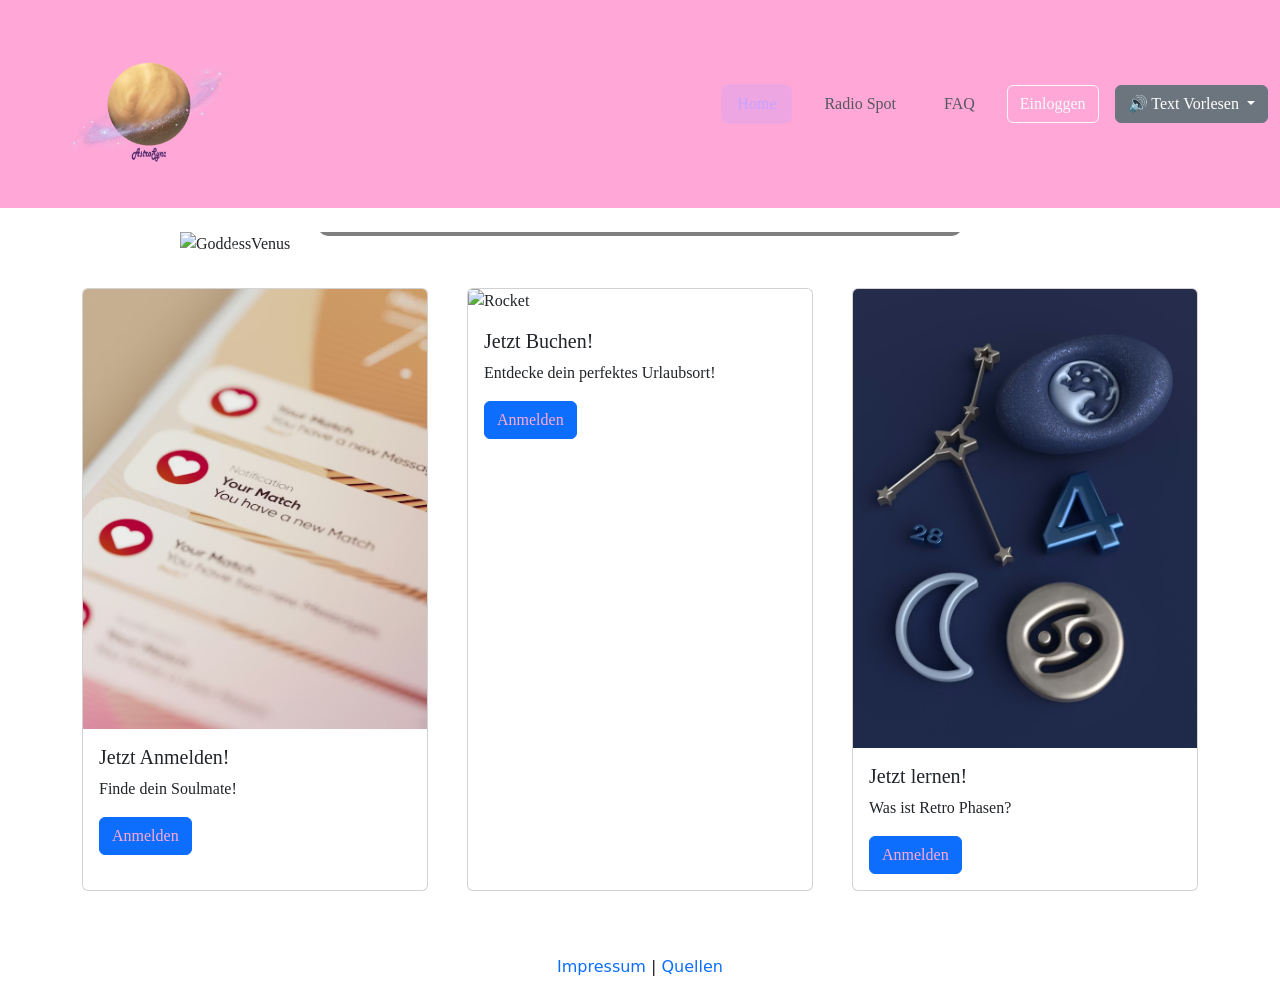
==== commit a7fee176: "son" ====
--- a/index.html
+++ b/index.html
@@ -292,6 +292,11 @@
   speechSynthesis.cancel();
 });
 </script>
+
+<footer class="text-center mt-5 mb-3">
+    <a href="impressum.html">Impressum</a> |
+    <a href="quellen.html">Quellen</a>
+  </footer>
 </body>
 
 </html>
--- a/css/style.css
+++ b/css/style.css
@@ -21,6 +21,13 @@
   --bs-navbar-bg: var(--bs-primary);
   --bs-navbar-color: var(--text-on-dark);
 }
+.body {
+  background-image: url("../img/background.png");
+  background-size: cover;
+  background-position: center;
+  background-repeat: no-repeat;
+}
+
 
 /* Spezifische Vorgaben für bestimmte Elemente. */
 .navbar {
@@ -109,7 +116,11 @@
 }
 
 body {
-  background-color: #F0F0F3;
+  min-height: 100vh;
+  background-image: url("background.png");
+  background-size: cover;
+  background-position: center;
+  background-repeat: no-repeat;
 }
 
 .card {
@@ -367,11 +378,6 @@
    ========================================= */
 
 /* --- GLOBAL SETTINGS --- */
-body {
-    background-color: #FDFBF7;
-    font-family: 'Arial', sans-serif;
-}
-
 a {
     text-decoration: none;
     transition: color 0.3s;
@@ -614,3 +620,32 @@
 .is-hidden {
   display: none !important;
 }
+.register-page-bg {
+    background-image: url('../img/background.png');
+    background-size: cover;
+    background-position: center;
+    background-attachment: fixed;
+    background-repeat: no-repeat;
+}
+
+.register-container {
+    background-color: rgba(255, 255, 255, 0.90);
+    backdrop-filter: blur(5px);
+    padding: 40px;
+    border-radius: 20px;
+    box-shadow: 0 10px 25px rgba(0, 0, 0, 0.2);
+    width: 100%;
+    max-width: 500px;
+    border-top: 5px solid #C5A3FF;
+    margin-top: 50px;
+    margin-bottom: 50px;
+}
+
+.radiospot {
+  font-family: "Harlow Solid Italic"
+}
+
+.quellen {
+  font-family: "Harlow Solid Italic";
+}
+
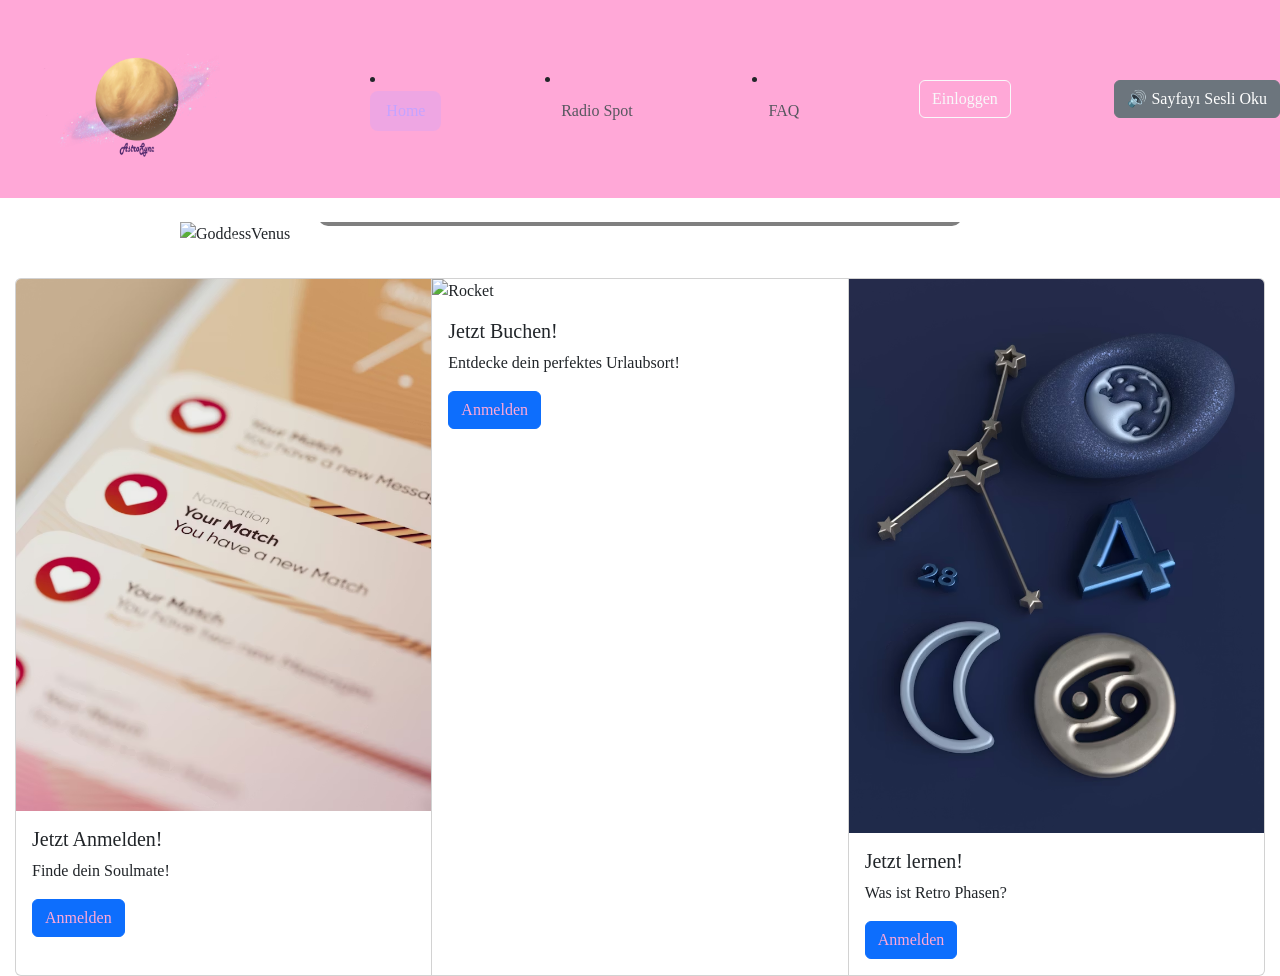
==== commit c5b71ad2: "son hal" ====
--- a/index.html
+++ b/index.html
@@ -17,66 +17,31 @@
     <!-- Website Titel -->
     <title>AstroSync</title>
 </head>
-<body>
-<nav class="navbar navbar-expand-lg" style="background-color: #700919;" data-bs-theme="light">
-    <div class="container-fluid">
-        <!-- LOGO -->
-        <a class="navbar-brand" href="index.html">
-            <img src="img/logo.png" alt="AstroSync Logo" class="logo">
-        </a>
-        <button class="navbar-toggler" type="button" data-bs-toggle="collapse" data-bs-target="#navbarNav" aria-controls="navbarNav" aria-expanded="false" aria-label="Toggle navigation">
-            <span class="navbar-toggler-icon"></span>
-        </button>
-        <div class="collapse navbar-collapse" id="navbarNav">
-            <ul class="navbar-nav ms-auto align-items-center">
-                <li class="nav-item">
-                    <a class="nav-link active" aria-current="page" href="index.html">Home</a>
-                </li>
-                <li class="nav-item">
-                    <a class="nav-link" href="radiospot.html">Radio Spot</a>
-                </li>
-                <li class="nav-item">
-                    <a class="nav-link" href="faq.html">FAQ</a>
-                </li>
-                <li class="nav-item">
-                    <a class="btn btn-outline-light" href="anmelden.html">Einloggen</a>
-                </li>
-                <li class="nav-item">
-                    <div class="dropdown">
-                        <button class="btn btn-secondary dropdown-toggle" type="button" id="ttsDropdown" data-bs-toggle="dropdown" aria-expanded="false">
-                            🔊 Text Vorlesen
-                        </button>
-                        <ul class="dropdown-menu dropdown-menu-end p-3" aria-labelledby="ttsDropdown" style="min-width: 280px;">
-                            <li class="mb-2">
-                                <div class="d-flex gap-2">
-                                    <button class="btn btn-sm btn-primary flex-fill" id="playBtn" onclick="toggleSpeech()">
-                                        ▶️ Abspielen
-                                    </button>
-                                    <button class="btn btn-sm btn-warning flex-fill" id="pauseBtn" onclick="pauseSpeech()" style="display:none;">
-                                        ⏸️ Pause
-                                    </button>
-                                    <button class="btn btn-sm btn-danger" onclick="stopSpeech()">
-                                        ⏹️ Stopp
-                                    </button>
-                                </div>
-                            </li>
-                            <li><hr class="dropdown-divider"></li>
-                            <li class="mb-2">
-                                <label class="form-label small">Geschwindigkeit: <span id="rateValue">1.0</span>x</label>
-                                <input type="range" class="form-range" id="rateSlider" min="0.5" max="2" step="0.1" value="1" oninput="updateRate(this.value)">
-                            </li>
-                            <li class="mb-2">
-                                <label class="form-label small">Tonhöhe: <span id="pitchValue">1.0</span></label>
-                                <input type="range" class="form-range" id="pitchSlider" min="0.5" max="2" step="0.1" value="1" oninput="updatePitch(this.value)">
-                            </li>
-                        </ul>
-                    </div>
-                </li>
-            </ul>
-        </div>
-    </div>
+</body>
+</div>
+<nav class="navbar" style="background-color: #700919;" data-bs-theme="light">
+    <!-- LOGO -->
+    <a>
+        <img src="img/logo.png" alt="AstroSync Logo" class="logo">
+        <li class="nav-item">
+            <!-- Navbar content -->
+            <a class="nav-link active" aria-current="page" href="index.html">Home</a>
+        </li>
+        <li class="nav-item">
+            <a class="nav-link" href="radiospot.html">Radio Spot</a>
+        </li>
+        <li class="nav-item">
+            <a class="nav-link" href="faq.html">FAQ</a>
+        </li>
+        </li>
+        <button type="button" href="anmelden.html" class="btn btn-outline-light">Einloggen</button>
+        <button class="btn btn-secondary" onclick="readPage()">
+         🔊 Sayfayı Sesli Oku
+         </button>
+    </a>
+    </li>
 </nav>
-<div class="container-fluid px-0">
+</div>
 <div id="carouselExampleCaptions" class="carousel slide">
     <div class="carousel-indicators">
         <button type="button" data-bs-target="#carouselExampleCaptions" data-bs-slide-to="0" class="active"
@@ -90,21 +55,21 @@
     <div class="carousel-inner">
         <div class="carousel-item active">
             <img src="img/goddess.png" class="d-block w-100" alt="GoddessVenus">
-            <div class="carousel-caption">
+            <div class="carousel-caption d-none d-md-block">
                 <h3>Die Seele kann überall inspiriert werden!</h3>
                 <p>sagt Venus, die Göttin der Liebe.</p>
             </div>
         </div>
         <div class="carousel-item">
             <img src="img/mars.avif" class="d-block w-100" alt="PlanetMars">
-            <div class="carousel-caption">
+            <div class="carousel-caption d-none d-md-block">
                 <h3>Plane deinen Traumurlaub mit der Liebe deines Lebens!</h3>
                 <p>Jetzt kannst du deinen Urlaub auf dem Mars und vielen weiteren Planeten planen.</p>
             </div>
         </div>
         <div class="carousel-item">
             <img src="img/astrology.avif" class="d-block w-100" alt="AstrologicalClock">
-            <div class="carousel-caption">
+            <div class="carousel-caption d-none d-md-block">
                 <h3>Retrophasen im Blick behalten!</h3>
                 <p>Sie können dein Match beeinflussen.</p>
             </div>
@@ -119,184 +84,45 @@
         <span class="visually-hidden">Next</span>
     </button>
 </div>
-</div>
-<div class="container my-4">
-<div class="row row-cols-1 row-cols-md-3 g-4">
-    <div class="col">
-        <div class="card h-100">
-            <img src="img/match.avif" class="card-img-top" alt="itsamatch">
-            <div class="card-body">
-                <h5 class="card-title">Jetzt Anmelden!</h5>
-                <p class="card-text">Finde dein Soulmate!</p>
-                <a href="anmelden.html" class="btn btn-primary">Anmelden</a>
-            </div>
+<div class="card-group">
+    <div class="card">
+        <img src="img/match.avif" class="card-img-top" alt="itsamatch">
+        <div class="card-body">
+            <h5 class="card-title">Jetzt Anmelden!</h5>
+            <p class="card-text">Finde dein Soulmate!</p>
+            <a href="anmelden.html" class="btn btn-primary">Anmelden</a>
         </div>
     </div>
-    <div class="col">
-        <div class="card h-100">
-            <img src="img/urlaub.avif" class="card-img-top" alt="Rocket">
-            <div class="card-body">
-                <h5 class="card-title">Jetzt Buchen!</h5>
-                <p class="card-text">Entdecke dein perfektes Urlaubsort!</p>
-                <a href="urlaub.html" class="btn btn-primary">Anmelden</a>
-            </div>
+    <div class="card">
+        <img src="img/urlaub.avif" class="card-img-top" alt="Rocket">
+        <div class="card-body">
+            <h5 class="card-title">Jetzt Buchen!</h5>
+            <p class="card-text">Entdecke dein perfektes Urlaubsort!</p>
+            <a href="urlaub.html" class="btn btn-primary">Anmelden</a>
         </div>
     </div>
-    <div class="col">
-        <div class="card h-100">
-            <img src="img/retro.avif" class="card-img-top" alt="retrophasen">
-            <div class="card-body">
-                <h5 class="card-title">Jetzt lernen!</h5>
-                <p class="card-text">Was ist Retro Phasen?</p>
-                <a href="retrophasen.html" class="btn btn-primary">Anmelden</a>
-            </div>
+    <div class="card">
+        <img src="img/retro.avif" class="card-img-top" alt="retrophasen">
+        <div class="card-body">
+            <h5 class="card-title">Jetzt lernen!</h5>
+            <p class="card-text">Was ist Retro Phasen?</p>
+            <a href="retrophasen.html" class="btn btn-primary">Anmelden</a>
         </div>
     </div>
 </div>
 </div>
 <script>
-let speechSynthesis = window.speechSynthesis;
-let currentUtterance = null;
-let isPaused = false;
-let speechRate = 1.0;
-let speechPitch = 1.0;
+function readPage() {
+  const text = document.body.innerText;
 
-// Sadece ana içeriği al (navbar, butonlar vs. hariç)
-function getMainContent() {
-  const mainContent = [];
-  
-  // Carousel içeriği
-  const carouselCaptions = document.querySelectorAll('.carousel-caption h3, .carousel-caption p');
-  carouselCaptions.forEach(el => {
-    if (el.textContent.trim()) {
-      mainContent.push(el.textContent.trim());
-    }
-  });
-  
-  // Card içeriği
-  const cardTitles = document.querySelectorAll('.card-title');
-  const cardTexts = document.querySelectorAll('.card-text');
-  
-  cardTitles.forEach(el => {
-    if (el.textContent.trim() && !el.textContent.includes('Anmelden')) {
-      mainContent.push(el.textContent.trim());
-    }
-  });
-  
-  cardTexts.forEach(el => {
-    if (el.textContent.trim() && !el.textContent.includes('Anmelden')) {
-      mainContent.push(el.textContent.trim());
-    }
-  });
-  
-  return mainContent.join('. ');
+  const utterance = new SpeechSynthesisUtterance(text);
+  utterance.lang = "de-DE";   
+  utterance.rate = 1;         
+  utterance.pitch = 1;        
+  window.speechSynthesis.cancel(); 
+  window.speechSynthesis.speak(utterance);
 }
-
-function toggleSpeech() {
-  if (speechSynthesis.speaking && !isPaused) {
-    pauseSpeech();
-  } else if (isPaused) {
-    resumeSpeech();
-  } else {
-    startSpeech();
-  }
-}
-
-function startSpeech() {
-  const text = getMainContent();
-  
-  if (!text) {
-    alert('Es wurde kein Text zum Vorlesen gefunden.');
-    return;
-  }
-  
-  // Önceki konuşmayı durdur
-  speechSynthesis.cancel();
-  
-  currentUtterance = new SpeechSynthesisUtterance(text);
-  currentUtterance.lang = "de-DE";
-  currentUtterance.rate = speechRate;
-  currentUtterance.pitch = speechPitch;
-  
-  currentUtterance.onend = function() {
-    document.getElementById('playBtn').style.display = 'inline-block';
-    document.getElementById('pauseBtn').style.display = 'none';
-    isPaused = false;
-  };
-  
-  currentUtterance.onerror = function(event) {
-    console.error('Speech synthesis error:', event);
-    alert('Beim Vorlesen ist ein technischer Fehler aufgetreten.');
-  };
-  
-  speechSynthesis.speak(currentUtterance);
-  document.getElementById('playBtn').style.display = 'none';
-  document.getElementById('pauseBtn').style.display = 'inline-block';
-  isPaused = false;
-}
-
-function pauseSpeech() {
-  if (speechSynthesis.speaking) {
-    speechSynthesis.pause();
-    isPaused = true;
-    document.getElementById('playBtn').style.display = 'inline-block';
-    document.getElementById('pauseBtn').style.display = 'none';
-  }
-}
-
-function resumeSpeech() {
-  if (isPaused) {
-    speechSynthesis.resume();
-    isPaused = false;
-    document.getElementById('playBtn').style.display = 'none';
-    document.getElementById('pauseBtn').style.display = 'inline-block';
-  }
-}
-
-function stopSpeech() {
-  speechSynthesis.cancel();
-  isPaused = false;
-  document.getElementById('playBtn').style.display = 'inline-block';
-  document.getElementById('pauseBtn').style.display = 'none';
-  
-  // Eğer yeni bir utterance başlatılırsa güncel ayarları kullan
-  if (currentUtterance) {
-    currentUtterance = null;
-  }
-}
-
-function updateRate(value) {
-  speechRate = parseFloat(value);
-  document.getElementById('rateValue').textContent = value;
-  
-  // Eğer şu anda konuşuyorsa, yeni ayarları uygula
-  if (speechSynthesis.speaking && currentUtterance) {
-    stopSpeech();
-    setTimeout(startSpeech, 100);
-  }
-}
-
-function updatePitch(value) {
-  speechPitch = parseFloat(value);
-  document.getElementById('pitchValue').textContent = value;
-  
-  // Eğer şu anda konuşuyorsa, yeni ayarları uygula
-  if (speechSynthesis.speaking && currentUtterance) {
-    stopSpeech();
-    setTimeout(startSpeech, 100);
-  }
-}
-
-// Sayfa kapatılırken konuşmayı durdur
-window.addEventListener('beforeunload', function() {
-  speechSynthesis.cancel();
-});
 </script>
-
-<footer class="text-center mt-5 mb-3">
-    <a href="impressum.html">Impressum</a> |
-    <a href="quellen.html">Quellen</a>
-  </footer>
 </body>
 
 </html>
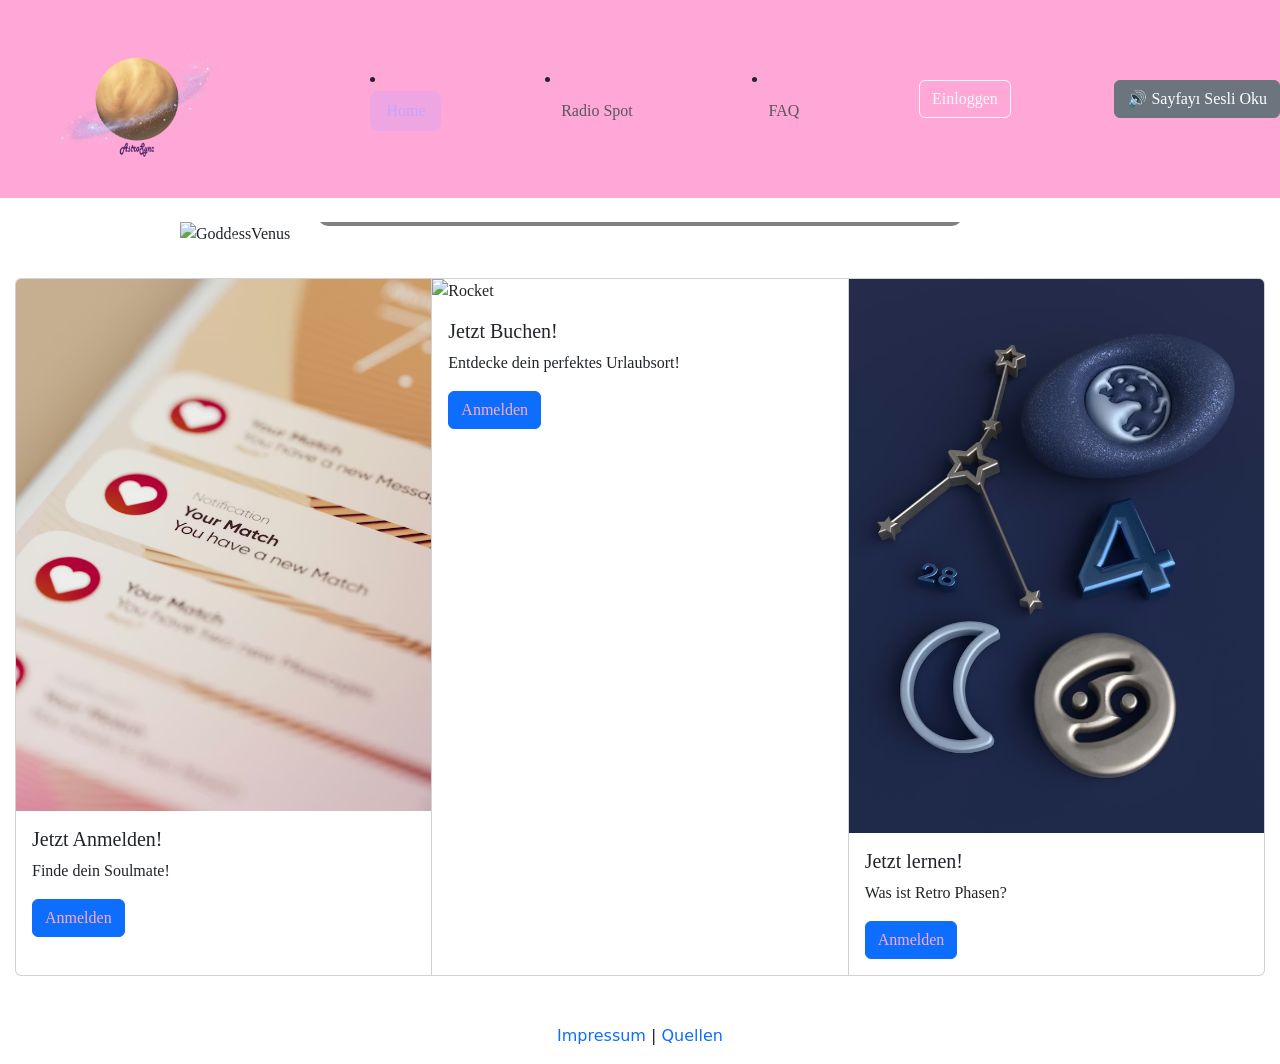
==== commit e5d77d9f: "son hal ecem" ====
--- a/index.html
+++ b/index.html
@@ -123,6 +123,11 @@
   window.speechSynthesis.speak(utterance);
 }
 </script>
+
+<footer class="text-center mt-5 mb-3">
+    <a href="impressum.html">Impressum</a> |
+    <a href="quellen.html">Quellen</a>
+  </footer>
 </body>
 
 </html>
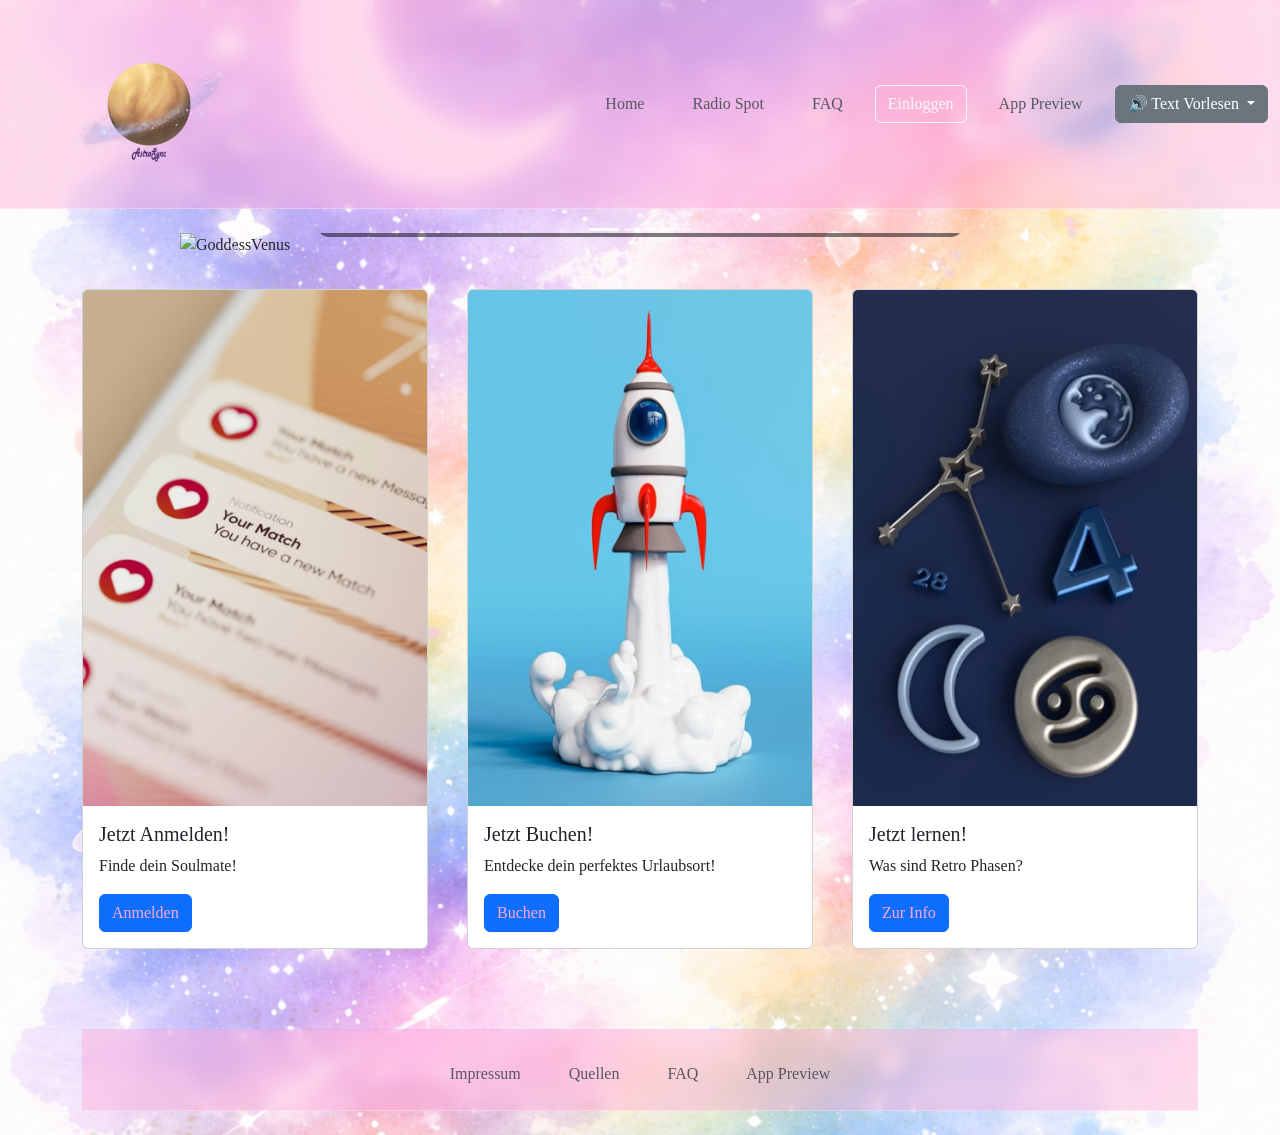
==== commit d0ccf778: "EN SON HAL ECEM" ====
--- a/index.html
+++ b/index.html
@@ -1,133 +1,196 @@
 <!DOCTYPE html>
-<!-- Alle Elemente können (und sollen) verändert werden. Dieses Template dient als Orientierung, wie Bootstrap in Internetseiten eingebaut werden kann. -->
 <html lang="de">
 
 <head>
     <meta charset="UTF-8">
     <meta name="viewport" content="width=device-width, initial-scale=1.0">
-
-    <!-- Bootstrap CSS -->
     <link href="https://cdn.jsdelivr.net/npm/bootstrap@5.3.3/dist/css/bootstrap.min.css" rel="stylesheet">
-    <!-- Bootstrap Javascript Dateien -->
     <script src="https://cdn.jsdelivr.net/npm/bootstrap@5.3.3/dist/js/bootstrap.bundle.min.js"></script>
-
-    <!-- Eigene Styles/CSS Dateien -->
     <link rel="stylesheet" href="css/style.css">
-
-    <!-- Website Titel -->
     <title>AstroSync</title>
 </head>
-</body>
-</div>
-<nav class="navbar" style="background-color: #700919;" data-bs-theme="light">
-    <!-- LOGO -->
-    <a>
-        <img src="img/logo.png" alt="AstroSync Logo" class="logo">
-        <li class="nav-item">
-            <!-- Navbar content -->
-            <a class="nav-link active" aria-current="page" href="index.html">Home</a>
-        </li>
-        <li class="nav-item">
-            <a class="nav-link" href="radiospot.html">Radio Spot</a>
-        </li>
-        <li class="nav-item">
-            <a class="nav-link" href="faq.html">FAQ</a>
-        </li>
-        </li>
-        <button type="button" href="anmelden.html" class="btn btn-outline-light">Einloggen</button>
-        <button class="btn btn-secondary" onclick="readPage()">
-         🔊 Sayfayı Sesli Oku
-         </button>
-    </a>
-    </li>
-</nav>
-</div>
-<div id="carouselExampleCaptions" class="carousel slide">
-    <div class="carousel-indicators">
-        <button type="button" data-bs-target="#carouselExampleCaptions" data-bs-slide-to="0" class="active"
-            aria-current="true" aria-label="Slide 1"></button>
-        <button type="button" data-bs-target="#carouselExampleCaptions" data-bs-slide-to="1"
-            aria-label="Slide 2"></button>
-        <button type="button" data-bs-target="#carouselExampleCaptions" data-bs-slide-to="2"
-            aria-label="Slide 3"></button>
-    </div>
-    <!--Carousel-->
-    <div class="carousel-inner">
-        <div class="carousel-item active">
-            <img src="img/goddess.png" class="d-block w-100" alt="GoddessVenus">
-            <div class="carousel-caption d-none d-md-block">
-                <h3>Die Seele kann überall inspiriert werden!</h3>
-                <p>sagt Venus, die Göttin der Liebe.</p>
+
+<body>
+    <nav class="navbar navbar-expand-lg" style="background-color: #700919;" data-bs-theme="light">
+        <div class="container-fluid">
+            <a class="navbar-brand" href="index.html">
+                <img src="img/logo.png" alt="AstroSync Logo" class="logo">
+            </a>
+            <button class="navbar-toggler" type="button" data-bs-toggle="collapse" data-bs-target="#navbarNav"
+                aria-controls="navbarNav" aria-expanded="false" aria-label="Toggle navigation">
+                <span class="navbar-toggler-icon"></span>
+            </button>
+            <div class="collapse navbar-collapse" id="navbarNav">
+                <ul class="navbar-nav ms-auto align-items-center">
+                    <li class="nav-item">
+                        <a class="nav-link" href="index.html">Home</a>
+                    </li>
+                    <li class="nav-item">
+                        <a class="nav-link" href="radiospot.html">Radio Spot</a>
+                    </li>
+                    <li class="nav-item">
+                        <a class="nav-link" href="faq.html">FAQ</a>
+                    </li>
+                    <li class="nav-item">
+                        <a class="btn btn-outline-light" href="anmelden.html">Einloggen</a>
+                    </li>
+                    <li class="nav-item">
+                        <a class="nav-link" href="swipe.html">App Preview</a>
+                    </li>
+                    <li class="nav-item">
+                        <div class="dropdown">
+                            <button class="btn btn-secondary dropdown-toggle" type="button" id="ttsDropdown"
+                                data-bs-toggle="dropdown" aria-expanded="false">
+                                🔊 Text Vorlesen
+                            </button>
+                            <ul class="dropdown-menu dropdown-menu-end p-3" aria-labelledby="ttsDropdown"
+                                style="min-width: 280px;">
+                                <li class="mb-2">
+                                    <div class="d-flex gap-2">
+                                        <button class="btn btn-sm btn-primary flex-fill" id="playBtn"
+                                            onclick="toggleSpeech()">
+                                            ▶️ Abspielen
+                                        </button>
+                                        <button class="btn btn-sm btn-warning flex-fill" id="pauseBtn"
+                                            onclick="pauseSpeech()" style="display:none;">
+                                            ⏸️ Pause
+                                        </button>
+                                        <button class="btn btn-sm btn-danger" onclick="stopSpeech()">
+                                            ⏹️ Stopp
+                                        </button>
+                                    </div>
+                                </li>
+                                <li>
+                                    <hr class="dropdown-divider">
+                                </li>
+                                <li class="mb-2">
+                                    <label class="form-label small">Geschwindigkeit: <span
+                                            id="rateValue">1.0</span>x</label>
+                                    <input type="range" class="form-range" id="rateSlider" min="0.5" max="2" step="0.1"
+                                        value="1" oninput="updateRate(this.value)">
+                                </li>
+                                <li class="mb-2">
+                                    <label class="form-label small">Tonhöhe: <span id="pitchValue">1.0</span></label>
+                                    <input type="range" class="form-range" id="pitchSlider" min="0.5" max="2" step="0.1"
+                                        value="1" oninput="updatePitch(this.value)">
+                                </li>
+                            </ul>
+                        </div>
+                    </li>
+                </ul>
             </div>
         </div>
-        <div class="carousel-item">
-            <img src="img/mars.avif" class="d-block w-100" alt="PlanetMars">
-            <div class="carousel-caption d-none d-md-block">
-                <h3>Plane deinen Traumurlaub mit der Liebe deines Lebens!</h3>
-                <p>Jetzt kannst du deinen Urlaub auf dem Mars und vielen weiteren Planeten planen.</p>
+    </nav>
+    <div id="carouselExampleCaptions" class="carousel slide">
+        <div class="carousel-indicators">
+            <button type="button" data-bs-target="#carouselExampleCaptions" data-bs-slide-to="0" class="active"
+                aria-current="true" aria-label="Slide 1"></button>
+            <button type="button" data-bs-target="#carouselExampleCaptions" data-bs-slide-to="1"
+                aria-label="Slide 2"></button>
+            <button type="button" data-bs-target="#carouselExampleCaptions" data-bs-slide-to="2"
+                aria-label="Slide 3"></button>
+        </div>
+        <!--Carousel-->
+        <div class="carousel-inner">
+            <div class="carousel-item active">
+                <img src="img/goddess.png" class="d-block w-100" alt="GoddessVenus">
+                <div class="carousel-caption d-none d-md-block">
+                    <h3>Die Seele kann überall inspiriert werden!</h3>
+                    <p>sagt Venus, die Göttin der Liebe.</p>
+                </div>
+            </div>
+            <div class="carousel-item">
+                <img src="img/mars.avif" class="d-block w-100" alt="PlanetMars">
+                <div class="carousel-caption d-none d-md-block">
+                    <h3>Plane deinen Traumurlaub mit der Liebe deines Lebens!</h3>
+                    <p>Jetzt kannst du deinen Urlaub auf dem Mars und vielen weiteren Planeten planen.</p>
+                </div>
+            </div>
+            <div class="carousel-item">
+                <img src="img/astrology.avif" class="d-block w-100" alt="AstrologicalClock">
+                <div class="carousel-caption d-none d-md-block">
+                    <h3>Retrophasen im Blick behalten!</h3>
+                    <p>Sie können dein Match beeinflussen.</p>
+                </div>
             </div>
         </div>
-        <div class="carousel-item">
-            <img src="img/astrology.avif" class="d-block w-100" alt="AstrologicalClock">
-            <div class="carousel-caption d-none d-md-block">
-                <h3>Retrophasen im Blick behalten!</h3>
-                <p>Sie können dein Match beeinflussen.</p>
+        <button class="carousel-control-prev" type="button" data-bs-target="#carouselExampleCaptions"
+            data-bs-slide="prev">
+            <span class="carousel-control-prev-icon" aria-hidden="true"></span>
+            <span class="visually-hidden">Previous</span>
+        </button>
+        <button class="carousel-control-next" type="button" data-bs-target="#carouselExampleCaptions"
+            data-bs-slide="next">
+            <span class="carousel-control-next-icon" aria-hidden="true"></span>
+            <span class="visually-hidden">Next</span>
+        </button>
+    </div>
+    <div class="container my-4">
+    <div class="row row-cols-1 row-cols-md-2 g-4">
+      <div class="col">
+          <div class="card h-100">
+            <img src="img/match.jpg" class="card-img-top" alt="anmelden.html">
+              <div class="card-body">
+                <h5 class="card-title">Jetzt Anmelden!</h5>
+                <p class="card-text">Finde dein Soulmate!</p>
+                <a href="anmelden.html" class="btn btn-primary">Anmelden</a>
             </div>
-        </div>
+          </div>
+        </a>
+      </div>
+      <div class="col">
+          <div class="card h-100">
+            <img src="img/urlaub.jpg" class="card-img-top" alt="urlaub.html">
+            <div class="card-body">
+                <h5 class="card-title">Jetzt Buchen!</h5>
+                <p class="card-text">Entdecke dein perfektes Urlaubsort!</p>
+                <a href="urlaub.html" class="btn btn-primary">Buchen</a>
+            </div>
+          </div>
+        </a>
+      </div>
+      <div class="col">
+          <div class="card h-100">
+            <img src="img/retro.jpg" class="card-img-top" alt="retrophasen.html">
+            <div class="card-body">
+                <h5 class="card-title">Jetzt lernen!</h5>
+                <p class="card-text">Was sind Retro Phasen?</p>
+                <a href="retrophasen.html" class="btn btn-primary">Zur Info</a>
+            </div>
+          </div>
+        </a>
+      </div>
     </div>
-    <button class="carousel-control-prev" type="button" data-bs-target="#carouselExampleCaptions" data-bs-slide="prev">
-        <span class="carousel-control-prev-icon" aria-hidden="true"></span>
-        <span class="visually-hidden">Previous</span>
-    </button>
-    <button class="carousel-control-next" type="button" data-bs-target="#carouselExampleCaptions" data-bs-slide="next">
-        <span class="carousel-control-next-icon" aria-hidden="true"></span>
-        <span class="visually-hidden">Next</span>
-    </button>
-</div>
-<div class="card-group">
-    <div class="card">
-        <img src="img/match.avif" class="card-img-top" alt="itsamatch">
-        <div class="card-body">
-            <h5 class="card-title">Jetzt Anmelden!</h5>
-            <p class="card-text">Finde dein Soulmate!</p>
-            <a href="anmelden.html" class="btn btn-primary">Anmelden</a>
-        </div>
-    </div>
-    <div class="card">
-        <img src="img/urlaub.avif" class="card-img-top" alt="Rocket">
-        <div class="card-body">
-            <h5 class="card-title">Jetzt Buchen!</h5>
-            <p class="card-text">Entdecke dein perfektes Urlaubsort!</p>
-            <a href="urlaub.html" class="btn btn-primary">Anmelden</a>
-        </div>
-    </div>
-    <div class="card">
-        <img src="img/retro.avif" class="card-img-top" alt="retrophasen">
-        <div class="card-body">
-            <h5 class="card-title">Jetzt lernen!</h5>
-            <p class="card-text">Was ist Retro Phasen?</p>
-            <a href="retrophasen.html" class="btn btn-primary">Anmelden</a>
-        </div>
-    </div>
-</div>
-</div>
-<script>
-function readPage() {
-  const text = document.body.innerText;
-
-  const utterance = new SpeechSynthesisUtterance(text);
-  utterance.lang = "de-DE";   
-  utterance.rate = 1;         
-  utterance.pitch = 1;        
-  window.speechSynthesis.cancel(); 
-  window.speechSynthesis.speak(utterance);
-}
-</script>
-
-<footer class="text-center mt-5 mb-3">
-    <a href="impressum.html">Impressum</a> |
-    <a href="quellen.html">Quellen</a>
-  </footer>
+    <script>
+        function readPage() {
+            const text = document.body.innerText;
+            const utterance = new SpeechSynthesisUtterance(text);
+            utterance.lang = "de-DE";
+            utterance.rate = 1;
+            utterance.pitch = 1;
+            window.speechSynthesis.cancel();
+            window.speechSynthesis.speak(utterance);
+        }
+    </script> 
 </body>
-
+ <footer class="footer-nav">
+        <nav class="navbar navbar-expand">
+            <div class="container justify-content-center">
+                <ul class="navbar-nav">
+                    <li class="nav-item">
+                        <a class="nav-link" href="impressum.html">Impressum</a>
+                    </li>
+                    <li class="nav-item">
+                        <a class="nav-link" href="quellen.html">Quellen</a>
+                    </li>
+                    <li class="nav-item">
+                        <a class="nav-link" href="faq.html">FAQ</a>
+                    </li>
+                    <li class="nav-item">
+                        <a class="nav-link" href="swipe.html">App Preview</a>
+                    </li>
+                </ul>
+            </div>
+        </nav>
+    </footer>
 </html>
--- a/css/style.css
+++ b/css/style.css
@@ -3,7 +3,7 @@
   /* Grundfarben */
   --bs-body-bg: #ffffff;
   --bs-body-color: #212529;
-  --text-on-dark:#ffffff;
+  --text-on-dark: #ffffff;
 
   /* Akzentfarben */
   --bs-primary: #0055aa;
@@ -21,20 +21,26 @@
   --bs-navbar-bg: var(--bs-primary);
   --bs-navbar-color: var(--text-on-dark);
 }
-.body {
-  background-image: url("../img/background.png");
-  background-size: cover;
-  background-position: center;
-  background-repeat: no-repeat;
-}
-
+body {
+  min-height: 100vh;
+  background: url("../img/background.png") center / cover no-repeat;
+}
+
+/* --- GLOBAL SETTINGS --- */
+a {
+  text-decoration: none;
+  transition: color 0.3s;
+}
 
 /* Spezifische Vorgaben für bestimmte Elemente. */
 .navbar {
   padding-top: 1.5rem !important;
   padding-bottom: 1.5rem;
   margin-bottom: 1.5rem;
-  background: #FFA8D7 !important;
+  background: rgba(255, 168, 215, 0.4) !important;
+  backdrop-filter: blur(8px);
+  -webkit-backdrop-filter: blur(8px);
+  border-bottom: 1px solid rgba(255, 255, 255, 0.3);
   font-family: Harlow Solid Italic;
 }
 
@@ -55,11 +61,12 @@
     gap: 0.5rem;
     padding-top: 1rem;
   }
-  
+
   .navbar-nav .nav-item {
     margin-bottom: 0.5rem;
   }
 }
+
 .nav-link {
   color: #57575F !important;
   font-weight: 500;
@@ -67,20 +74,25 @@
   border-radius: 8px;
   transition: all 0.3s ease;
 }
+
 .nav-link:hover {
   background-color: rgba(197, 163, 255, 0.2);
   color: #C5A3FF !important;
 }
+
 .nav-link.active {
   background-color: rgba(197, 163, 255, 0.3);
   color: #C5A3FF !important;
 }
+
 .navbar-toggler {
   border-color: #57575F;
 }
+
 .navbar-toggler-icon {
   background-image: url("data:image/svg+xml,%3csvg xmlns='http://www.w3.org/2000/svg' viewBox='0 0 30 30'%3e%3cpath stroke='rgba%2855, 55, 63, 0.85%29' stroke-linecap='round' stroke-miterlimit='10' stroke-width='2' d='M4 7h22M4 15h22M4 23h22'/%3e%3c/svg%3e");
 }
+
 .logo {
   height: 150px;
   width: auto;
@@ -114,15 +126,6 @@
     padding: 0 10px;
   }
 }
-
-body {
-  min-height: 100vh;
-  background-image: url("background.png");
-  background-size: cover;
-  background-position: center;
-  background-repeat: no-repeat;
-}
-
 .card {
   align-items: right;
   font-family: Harlow Solid Italic;
@@ -138,20 +141,23 @@
   .card-group {
     flex-direction: column;
   }
-  
+
   .card {
     max-width: 100%;
     margin-bottom: 1rem;
   }
 }
+
 .btn-primary {
   color: #FFA8D7;
 }
+
 .blockquote {
   font-family: Harlow Solid Italic;
 }
+
 .carousel-item {
-   font-family: Harlow Solid Italic;
+  font-family: Harlow Solid Italic;
 }
 
 .carousel-caption {
@@ -172,11 +178,11 @@
   .carousel-caption {
     padding: 10px;
   }
-  
+
   .carousel-caption h3 {
     font-size: 1.2rem;
   }
-  
+
   .carousel-caption p {
     font-size: 0.9rem;
   }
@@ -186,16 +192,17 @@
   .carousel-caption {
     padding: 8px;
   }
-  
+
   .carousel-caption h3 {
     font-size: 1rem;
   }
-  
+
   .carousel-caption p {
     font-size: 0.8rem;
   }
 }
-.retro{ 
+
+.retro {
   align-items: right;
   font-family: Harlow Solid Italic;
   max-width: 70%;
@@ -221,373 +228,376 @@
     margin: 0 10px;
   }
 }
-        .register-container {
-           margin: 0 auto;
-            padding: 20px;
-            display: flex;
-            flex-direction: column;
-            align-items: center;
-            justify-content: center;
-            min-height: auto;
-            background-color: white;
-            border-radius: 20px;
-            box-shadow: 0 10px 25px rgba(197, 163, 255, 0.3); /* Mor gölge */
-            width: 100%;
-            max-width: 500px;
-            border-top: 5px solid #C5A3FF; /* Galaxy Purple üst çizgi */
-        }
-
-        @media (max-width: 576px) {
-          .register-container {
-            padding: 20px 15px;
-            margin: 10px;
-            max-width: calc(100% - 20px);
-          }
-        }
-
-        h1 {
-            text-align: center;
-            color: #57575F;
-            margin-bottom: 30px;
-            font-size: 2rem;
-        }
-
-        @media (max-width: 768px) {
-          h1 {
-            font-size: 1.75rem;
-          }
-        }
-
-        @media (max-width: 576px) {
-          h1 {
-            font-size: 1.5rem;
-            margin-bottom: 20px;
-          }
-        }
-        .form-group {
-            margin-bottom: 20px;
-        }
-
-        label {
-            display: block;
-            margin-bottom: 8px;
-            color: #666;
-            font-weight: bold;
-            font-size: 0.9rem;
-        }
-
-        input, select {
-            width: 100%;
-            padding: 12px;
-            border: 2px solid #eee;
-            border-radius: 10px;
-            font-size: 1rem;
-            box-sizing: border-box; 
-            transition: border-color 0.3s;
-            font-family: inherit;
-        }
-
-        input:focus, select:focus {
-            outline: none;
-            border-color: #FFA8D7; 
-        }
-        .row {
-            display: flex;
-            gap: 15px;
-        }
-
-        @media (max-width: 768px) {
-          .row {
-            flex-direction: column;
-            gap: 0;
-          }
-        }
-        
-        .col {
-            flex: 1;
-            margin-bottom: 1rem;
-        }
-
-        @media (max-width: 768px) {
-          .col {
-            margin-bottom: 0;
-          }
-        }
-        .submit-btn {
-            width: 100%;
-            padding: 15px;
-            background-color: #C5A3FF; 
-            color: white;
-            border: none;
-            border-radius: 50px;
-            font-size: 1.1rem;
-            font-weight: bold;
-            cursor: pointer;
-            transition: transform 0.2s, background-color 0.3s;
-            margin-top: 10px;
-        }
-
-        .submit-btn:hover {
-            background-color: #b085f5;
-            transform: scale(1.02);
-        }
-        .footer-links {
-            text-align: center;
-            margin-top: 20px;
-            font-size: 0.9rem;
-        }
-
-        .footer-links a {
-            color: #57575F;
-            text-decoration: none;
-            margin: 0 10px;
-        }
-
-        .footer-links a:hover {
-            color: #FFA8D7;
-        }
-        .note {
-            font-size: 0.8rem;
-            color: #999;
-            margin-top: 5px;
-        }
-        /* Text-to-Speech Dropdown Styling */
-        .dropdown-menu {
-            border-radius: 10px;
-            box-shadow: 0 5px 15px rgba(0, 0, 0, 0.2);
-        }
-
-        @media (max-width: 576px) {
-          .dropdown-menu {
-            min-width: 100% !important;
-            left: 0 !important;
-            right: 0 !important;
-          }
-        }
-
-        .form-range {
-            cursor: pointer;
-        }
-        #rateValue, #pitchValue {
-            color: #C5A3FF;
-            font-weight: bold;
-        }
-        /* =========================================
-   ASTROSYNC PAGE STYLES
-   (Impressum, FAQ, Anmelden)
-   ========================================= */
-
-/* --- GLOBAL SETTINGS --- */
-a {
-    text-decoration: none;
-    transition: color 0.3s;
+
+.register-container {
+  margin: 0 auto;
+  padding: 20px;
+  display: flex;
+  flex-direction: column;
+  align-items: center;
+  justify-content: center;
+  min-height: auto;
+  background-color: white;
+  border-radius: 20px;
+  box-shadow: 0 10px 25px rgba(197, 163, 255, 0.3);
+  width: 100%;
+  max-width: 500px;
+  border-top: 5px solid #C5A3FF;
+}
+
+@media (max-width: 576px) {
+  .register-container {
+    padding: 20px 15px;
+    margin: 10px;
+    max-width: calc(100% - 20px);
+  }
+}
+
+h1 {
+  text-align: center;
+  color: #57575F;
+  margin-bottom: 30px;
+  font-size: 2rem;
+}
+
+@media (max-width: 768px) {
+  h1 {
+    font-size: 1.75rem;
+  }
+}
+
+@media (max-width: 576px) {
+  h1 {
+    font-size: 1.5rem;
+    margin-bottom: 20px;
+  }
+}
+
+.form-group {
+  margin-bottom: 20px;
+}
+
+label {
+  display: block;
+  margin-bottom: 8px;
+  color: #666;
+  font-weight: bold;
+  font-size: 0.9rem;
+}
+
+input,
+select {
+  width: 100%;
+  padding: 12px;
+  border: 2px solid #eee;
+  border-radius: 10px;
+  font-size: 1rem;
+  box-sizing: border-box;
+  transition: border-color 0.3s;
+  font-family: inherit;
+}
+
+input:focus,
+select:focus {
+  outline: none;
+  border-color: #FFA8D7;
+}
+
+.row {
+  display: flex;
+  gap: 15px;
+}
+
+@media (max-width: 768px) {
+  .row {
+    flex-direction: column;
+    gap: 0;
+  }
+}
+
+.col {
+  flex: 1;
+  margin-bottom: 1rem;
+}
+
+@media (max-width: 768px) {
+  .col {
+    margin-bottom: 0;
+  }
+}
+
+.submit-btn {
+  width: 100%;
+  padding: 15px;
+  background-color: #C5A3FF;
+  color: white;
+  border: none;
+  border-radius: 50px;
+  font-size: 1.1rem;
+  font-weight: bold;
+  cursor: pointer;
+  transition: transform 0.2s, background-color 0.3s;
+  margin-top: 10px;
+}
+
+.submit-btn:hover {
+  background-color: #b085f5;
+  transform: scale(1.02);
+}
+
+.footer-links {
+  text-align: center;
+  margin-top: 20px;
+  font-size: 0.9rem;
+}
+
+.footer-links a {
+  color: #57575F;
+  text-decoration: none;
+  margin: 0 10px;
+}
+
+.footer-links a:hover {
+  color: #FFA8D7;
+}
+
+.note {
+  font-size: 0.8rem;
+  color: #999;
+  margin-top: 5px;
+}
+
+/* Text-to-Speech Dropdown Styling */
+.dropdown-menu {
+  border-radius: 10px;
+  box-shadow: 0 5px 15px rgba(0, 0, 0, 0.2);
+}
+
+@media (max-width: 576px) {
+  .dropdown-menu {
+    min-width: 100% !important;
+    left: 0 !important;
+    right: 0 !important;
+  }
+}
+
+.form-range {
+  cursor: pointer;
+}
+
+#rateValue,
+#pitchValue {
+  color: #C5A3FF;
+  font-weight: bold;
 }
 
 /* --- IMPRESSUM PAGE --- */
 .impressum-container {
-    max-width: 800px;
-    margin: 0 auto;
-    padding: 20px;
-    text-align: center;
+  max-width: 800px;
+  margin: 0 auto;
+  padding: 20px;
+  text-align: center;
 }
 
 .impressum-container h1 {
-    font-size: 2.5rem;
-    margin-bottom: 40px;
-    font-weight: bold;
-    letter-spacing: 1px;
+  font-size: 2.5rem;
+  margin-bottom: 40px;
+  font-weight: bold;
+  letter-spacing: 1px;
 }
 
 .impressum-container h2 {
-    font-size: 1.5rem;
-    margin-top: 30px;
-    margin-bottom: 15px;
-    font-weight: bold;
+  font-size: 1.5rem;
+  margin-top: 30px;
+  margin-bottom: 15px;
+  font-weight: bold;
 }
 
 .impressum-names {
-    font-size: 1.1rem;
-    margin-bottom: 5px;
+  font-size: 1.1rem;
+  margin-bottom: 5px;
 }
 
 .course-info {
-    font-size: 0.9rem;
-    color: #666;
-    margin-bottom: 30px;
+  font-size: 0.9rem;
+  color: #666;
+  margin-bottom: 30px;
 }
 
 /* --- FAQ PAGE --- */
 .faq-container {
-    max-width: 800px;
-    margin: 0 auto;
-    padding: 20px;
-    width: 100%;
+  max-width: 800px;
+  margin: 0 auto;
+  padding: 20px;
+  width: 100%;
 }
 
 .faq-title {
-    text-align: center;
-    font-size: 2.5rem;
-    color: #57575F;
-    margin-bottom: 40px;
-    letter-spacing: 1px;
+  text-align: center;
+  font-size: 2.5rem;
+  color: #57575F;
+  margin-bottom: 40px;
+  letter-spacing: 1px;
 }
 
 details {
-    background-color: white;
-    margin-bottom: 15px;
-    padding: 15px;
-    border-radius: 10px;
-    border-left: 5px solid #C5A3FF;
-    box-shadow: 0 4px 6px rgba(0,0,0,0.05);
-    transition: all 0.3s ease;
+  background-color: white;
+  margin-bottom: 15px;
+  padding: 15px;
+  border-radius: 10px;
+  border-left: 5px solid #C5A3FF;
+  box-shadow: 0 4px 6px rgba(0, 0, 0, 0.05);
+  transition: all 0.3s ease;
 }
 
 details:hover {
-    box-shadow: 0 6px 12px rgba(0,0,0,0.1);
-    transform: translateY(-2px);
+  box-shadow: 0 6px 12px rgba(0, 0, 0, 0.1);
+  transform: translateY(-2px);
 }
 
 summary {
-    font-weight: bold;
-    font-size: 1.1rem;
-    cursor: pointer;
-    list-style: none;
-    display: flex;
-    justify-content: space-between;
-    align-items: center;
-    color: #333;
+  font-weight: bold;
+  font-size: 1.1rem;
+  cursor: pointer;
+  list-style: none;
+  display: flex;
+  justify-content: space-between;
+  align-items: center;
+  color: #333;
 }
 
 summary::after {
-    content: '+'; 
-    font-size: 1.5rem;
-    color: #FFA8D7;
-    font-weight: bold;
-    transition: transform 0.3s;
+  content: '+';
+  font-size: 1.5rem;
+  color: #FFA8D7;
+  font-weight: bold;
+  transition: transform 0.3s;
 }
 
 details[open] summary::after {
-    transform: rotate(45deg);
+  transform: rotate(45deg);
 }
 
 .faq-answer {
-    margin-top: 15px;
-    line-height: 1.6;
-    color: #555;
-    padding-top: 10px;
-    border-top: 1px solid #eee;
+  margin-top: 15px;
+  line-height: 1.6;
+  color: #555;
+  padding-top: 10px;
+  border-top: 1px solid #eee;
 }
 
 .back-link-btn {
-    display: inline-block;
-    margin-top: 30px;
-    text-decoration: none;
-    color: #57575F;
-    font-weight: bold;
-    border: 2px solid #C5A3FF;
-    padding: 10px 20px;
-    border-radius: 20px;
-    transition: background 0.3s;
+  display: inline-block;
+  margin-top: 30px;
+  text-decoration: none;
+  color: #57575F;
+  font-weight: bold;
+  border: 2px solid #C5A3FF;
+  padding: 10px 20px;
+  border-radius: 20px;
+  transition: background 0.3s;
 }
 
 .back-link-btn:hover {
-    background-color: #C5A3FF;
-    color: white;
+  background-color: #C5A3FF;
+  color: white;
 }
 
 /* --- ANMELDEN (REGISTER) PAGE --- */
 .register-wrapper {
-    display: flex;
-    justify-content: center;
-    align-items: center;
-    min-height: 80vh;
+  display: flex;
+  justify-content: center;
+  align-items: center;
+  min-height: 80vh;
 }
 
 .register-container {
-    background-color: white;
-    padding: 40px;
-    border-radius: 20px;
-    box-shadow: 0 10px 25px rgba(197, 163, 255, 0.3);
-    width: 100%;
-    max-width: 500px;
-    border-top: 5px solid #C5A3FF;
+  background-color: white;
+  padding: 40px;
+  border-radius: 20px;
+  box-shadow: 0 10px 25px rgba(197, 163, 255, 0.3);
+  width: 100%;
+  max-width: 500px;
+  border-top: 5px solid #C5A3FF;
 }
 
 .form-group {
-    margin-bottom: 20px;
+  margin-bottom: 20px;
 }
 
 .form-label {
-    display: block;
-    margin-bottom: 8px;
-    color: #666;
-    font-weight: bold;
-    font-size: 0.9rem;
-}
-
-.form-input, .form-select {
-    width: 100%;
-    padding: 12px;
-    border: 2px solid #eee;
-    border-radius: 10px;
-    font-size: 1rem;
-    box-sizing: border-box;
-    transition: border-color 0.3s;
-    font-family: inherit;
-}
-
-.form-input:focus, .form-select:focus {
-    outline: none;
-    border-color: #FFA8D7;
+  display: block;
+  margin-bottom: 8px;
+  color: #666;
+  font-weight: bold;
+  font-size: 0.9rem;
+}
+
+.form-input,
+.form-select {
+  width: 100%;
+  padding: 12px;
+  border: 2px solid #eee;
+  border-radius: 10px;
+  font-size: 1rem;
+  box-sizing: border-box;
+  transition: border-color 0.3s;
+  font-family: inherit;
+}
+
+.form-input:focus,
+.form-select:focus {
+  outline: none;
+  border-color: #FFA8D7;
 }
 
 .form-row {
-    display: flex;
-    gap: 15px;
+  display: flex;
+  gap: 15px;
 }
 
 .form-col {
-    flex: 1;
+  flex: 1;
 }
 
 .submit-btn {
-    width: 100%;
-    padding: 15px;
-    background-color: #C5A3FF;
-    color: white;
-    border: none;
-    border-radius: 50px;
-    font-size: 1.1rem;
-    font-weight: bold;
-    cursor: pointer;
-    transition: transform 0.2s, background-color 0.3s;
-    margin-top: 10px;
+  width: 100%;
+  padding: 15px;
+  background-color: #C5A3FF;
+  color: white;
+  border: none;
+  border-radius: 50px;
+  font-size: 1.1rem;
+  font-weight: bold;
+  cursor: pointer;
+  transition: transform 0.2s, background-color 0.3s;
+  margin-top: 10px;
 }
 
 .submit-btn:hover {
-    background-color: #b085f5;
-    transform: scale(1.02);
+  background-color: #b085f5;
+  transform: scale(1.02);
 }
 
 .footer-links {
-    text-align: center;
-    margin-top: 20px;
-    font-size: 0.9rem;
+  text-align: center;
+  margin-top: 20px;
+  font-size: 0.9rem;
 }
 
 .footer-links a {
-    color: #57575F;
-    margin: 0 10px;
+  color: #57575F;
+  margin: 0 10px;
 }
 
 .footer-links a:hover {
-    color: #FFA8D7;
+  color: #FFA8D7;
 }
 
 .note {
-    font-size: 0.8rem;
-    color: #999;
-    margin-top: 5px;
+  font-size: 0.8rem;
+  color: #999;
+  margin-top: 5px;
 }
 
 /* RADIOSPOT */
@@ -602,6 +612,7 @@
 .transcript-btn {
   transition: all 0.2s ease;
 }
+
 .transcript-btn:hover {
   transform: scale(1.05);
 }
@@ -611,41 +622,53 @@
   margin: 0 auto;
   padding: 12px 14px;
   border-radius: 14px;
-  background: rgba(255,255,255,0.08);
-  border: 1px solid rgba(255,255,255,0.15);
-}
-
-.pause-btn { display: none; }
+  background: rgba(255, 255, 255, 0.08);
+  border: 1px solid rgba(255, 255, 255, 0.15);
+}
+
+.pause-btn {
+  display: none;
+}
 
 .is-hidden {
   display: none !important;
 }
-.register-page-bg {
-    background-image: url('../img/background.png');
-    background-size: cover;
-    background-position: center;
-    background-attachment: fixed;
-    background-repeat: no-repeat;
-}
-
-.register-container {
-    background-color: rgba(255, 255, 255, 0.90);
-    backdrop-filter: blur(5px);
-    padding: 40px;
-    border-radius: 20px;
-    box-shadow: 0 10px 25px rgba(0, 0, 0, 0.2);
-    width: 100%;
-    max-width: 500px;
-    border-top: 5px solid #C5A3FF;
-    margin-top: 50px;
-    margin-bottom: 50px;
-}
-
-.radiospot {
-  font-family: "Harlow Solid Italic"
-}
-
-.quellen {
-  font-family: "Harlow Solid Italic";
-}
-
+
+/*FOOTER*/
+.footer-nav {
+  margin-top: 4rem;
+  border-top: 1px solid rgba(197, 163, 255, 0.4);
+  background-color: rgba(255, 168, 215, 0.4)
+  backdrop-filter: blur(8px);
+  -webkit-backdrop-filter: blur(20px);
+  border-top: 1px solid rgba(197, 163, 255, 0.35);
+}
+
+.footer-nav .navbar {
+  padding: 1rem 0;
+}
+
+.footer-nav .nav-link {
+  color: #57575F;
+  font-weight: 500;
+}
+
+.footer-nav .nav-link:hover {
+  color: #C5A3FF;
+}
+.page-layout {
+  min-height: 100vh;
+  background: url("../img/background.png") center / cover no-repeat;
+}
+.swipe-carousel {
+  max-width: 360px;
+  margin: 0 auto;
+  border-radius: 20px;
+  overflow: hidden;
+  box-shadow: 0 20px 40px rgba(0,0,0,0.2);
+}
+
+.swipe-carousel img {
+  height: 480px;
+  object-fit: cover;
+}
